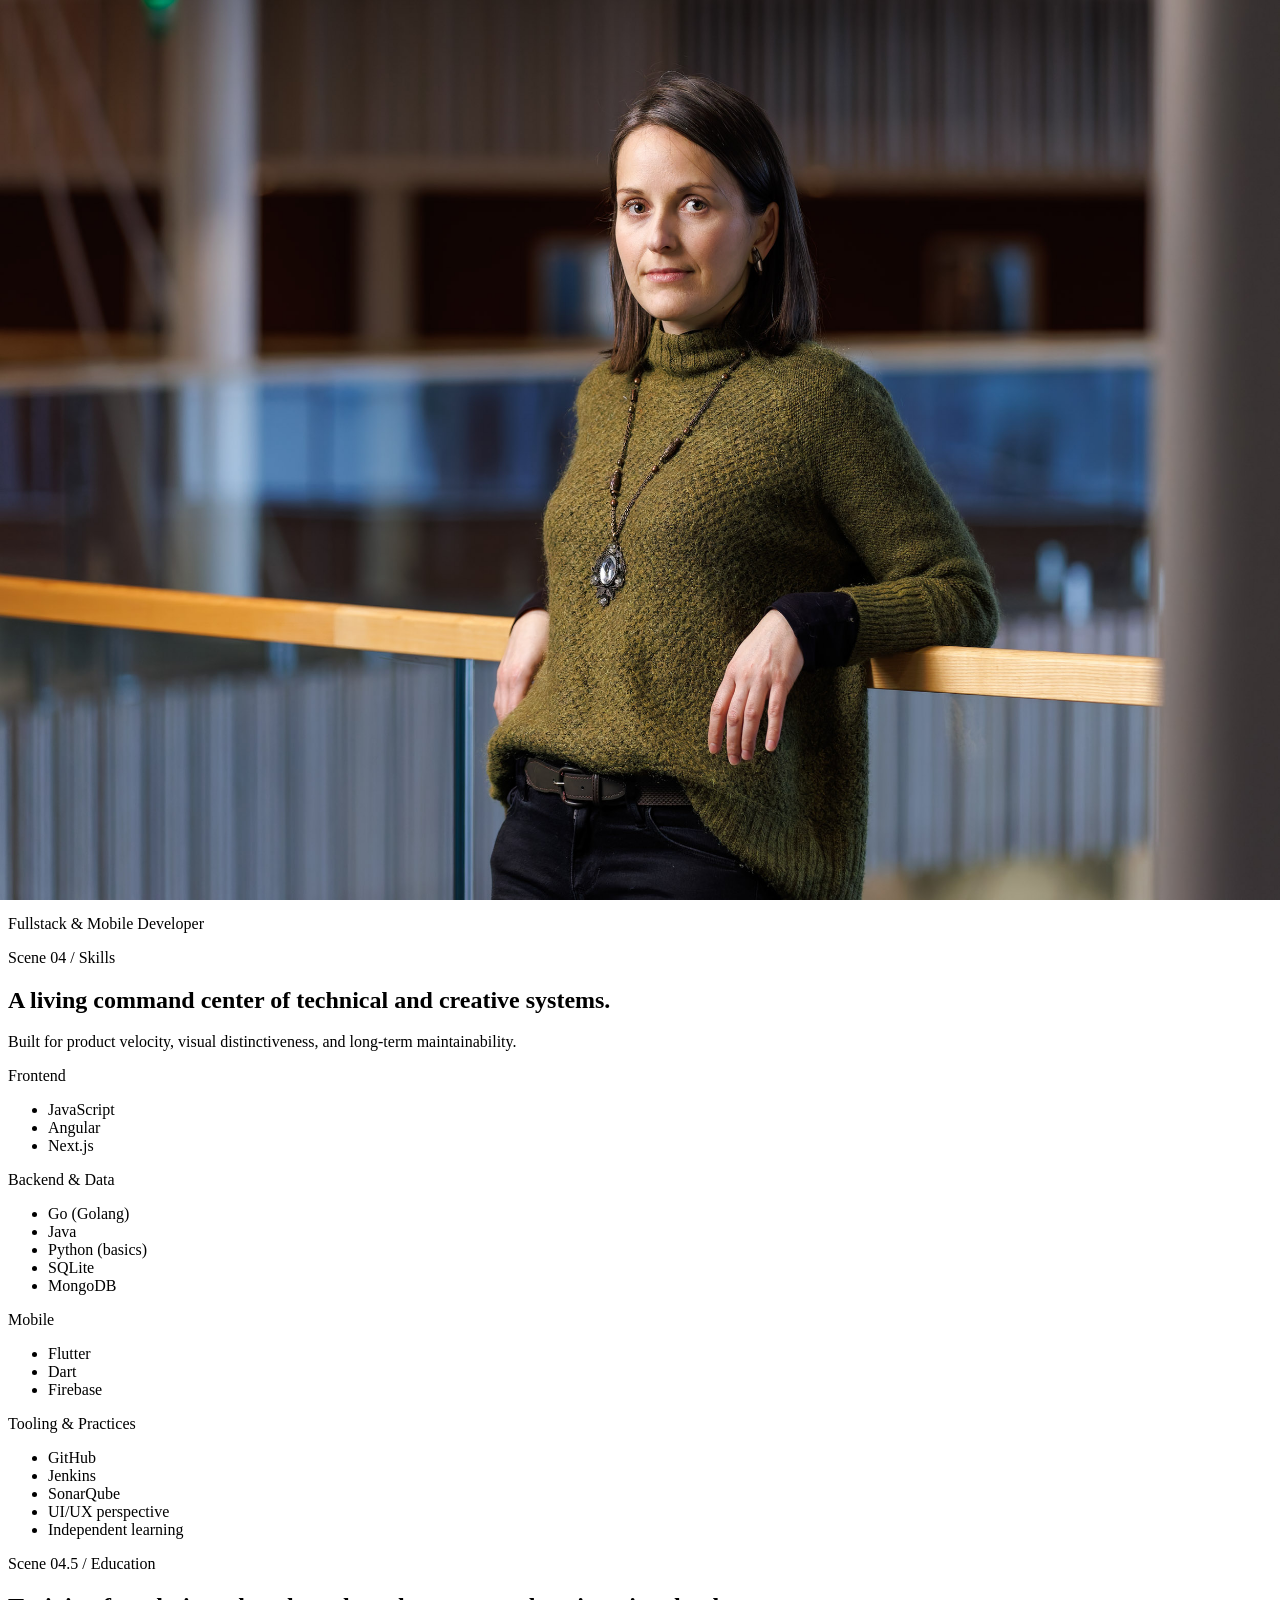
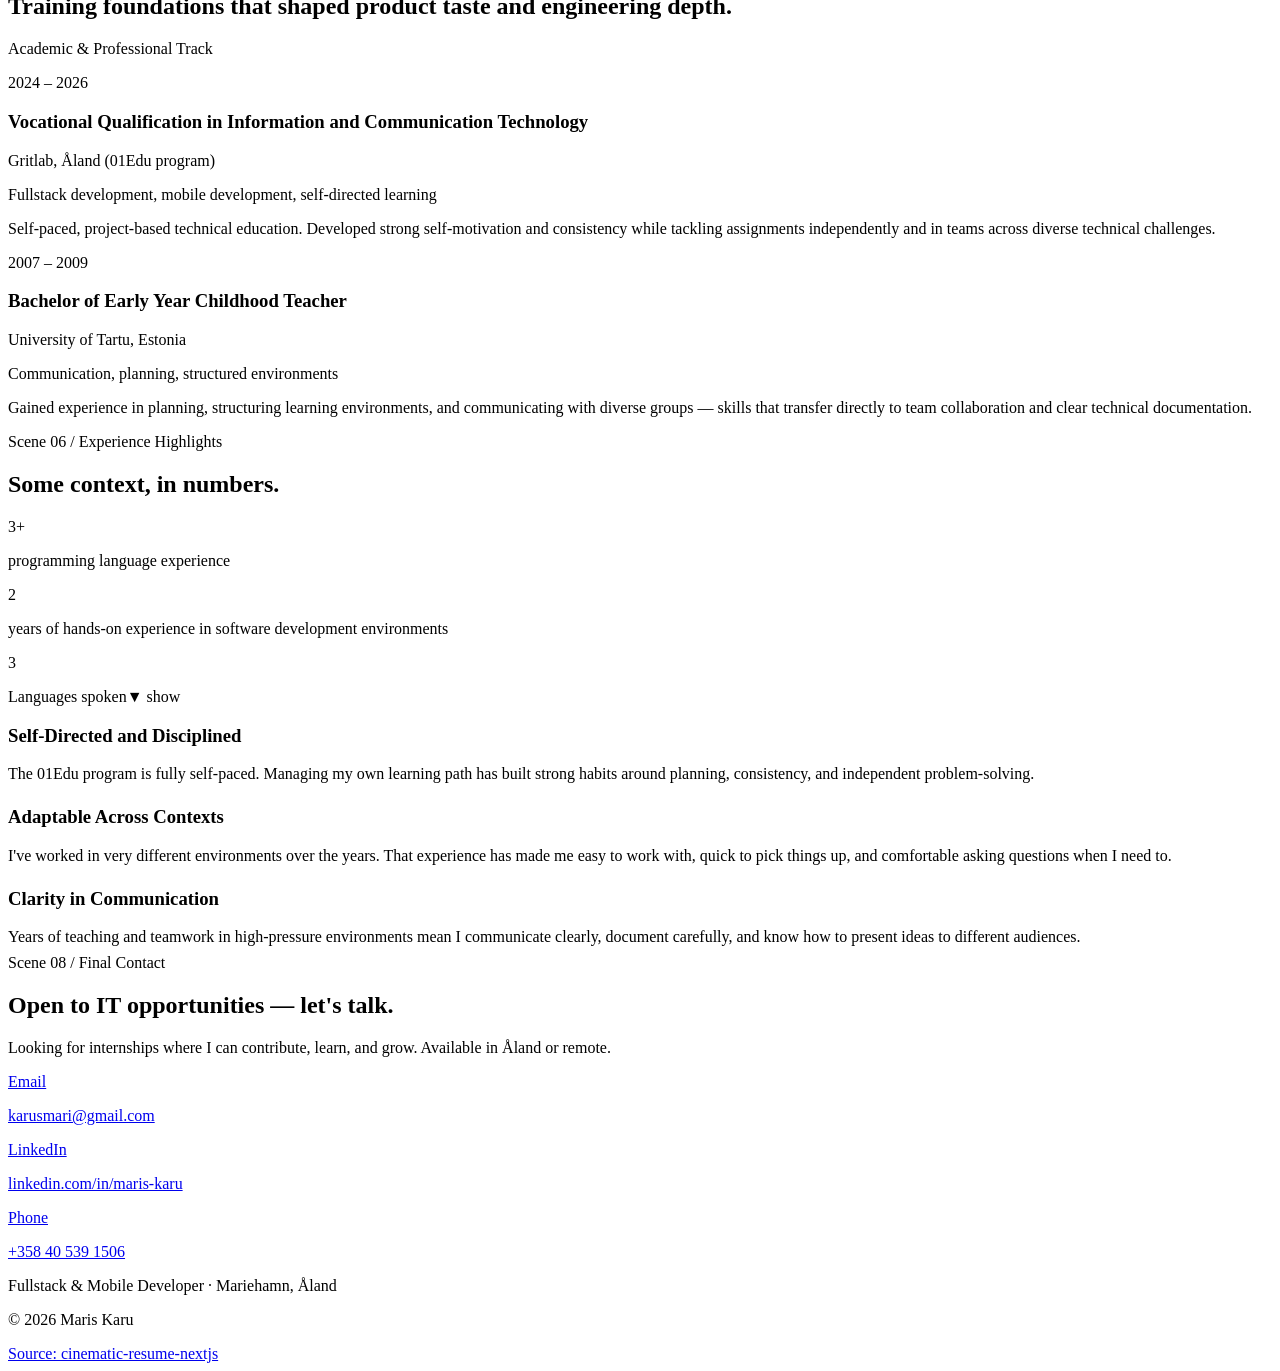
==== index.html @ 826cc2fe "deploy: 347f68d475b5fada0d391d1798bbfa5d9528867f" ====
<!DOCTYPE html><html lang="en" class="syne_1d438387-module__gWpXua__variable outfit_2abbc398-module__9SQu9W__variable space_grotesk_453a282b-module__MgkKOa__variable manrope_a8848467-module__G6W1Gq__variable inter_9de56097-module__CsyjlW__variable sora_3c48a25f-module__E5JlfG__variable space_mono_70fd937b-module__KsdeoW__variable jetbrains_mono_94126254-module__TF3kaW__variable"><head><meta charSet="utf-8"/><meta name="viewport" content="width=device-width, initial-scale=1"/><link rel="preload" href="/portfolio/_next/static/media/051742360c26797e-s.p.0f97p8c3305p~.woff2" as="font" crossorigin="" type="font/woff2"/><link rel="preload" href="/portfolio/_next/static/media/0c795a286deabae8-s.p.14tvuu96~wkr0.woff2" as="font" crossorigin="" type="font/woff2"/><link rel="preload" href="/portfolio/_next/static/media/0c89a48fa5027cee-s.p.0rd3rjvnnhw7n.woff2" as="font" crossorigin="" type="font/woff2"/><link rel="preload" href="/portfolio/_next/static/media/1b99372b3eaef0c8-s.p.0gx2haw2tmll8.woff2" as="font" crossorigin="" type="font/woff2"/><link rel="preload" href="/portfolio/_next/static/media/6bd983bd58a87a3d-s.p.0h108oidc_0fm.woff2" as="font" crossorigin="" type="font/woff2"/><link rel="preload" href="/portfolio/_next/static/media/83afe278b6a6bb3c-s.p.0q-301v4kxxnr.woff2" as="font" crossorigin="" type="font/woff2"/><link rel="preload" href="/portfolio/_next/static/media/8d05cfa5faa8406c-s.p.0kbulo~7o8gic.woff2" as="font" crossorigin="" type="font/woff2"/><link rel="preload" href="/portfolio/_next/static/media/a343f882a40d2cc9-s.p.0kho-wj7-y-w1.woff2" as="font" crossorigin="" type="font/woff2"/><link rel="preload" href="/portfolio/_next/static/media/dc0d9adbac686440-s.p.0~z396rbj0t4w.woff2" as="font" crossorigin="" type="font/woff2"/><link rel="preload" as="image" href="/profile-photo.jpg"/><link rel="stylesheet" href="/portfolio/_next/static/chunks/0hj-zap.td8lj.css" data-precedence="next"/><link rel="preload" as="script" fetchPriority="low" href="/portfolio/_next/static/chunks/11qk_vpw_zwkf.js"/><script src="/portfolio/_next/static/chunks/15hn6sjwvemgo.js" async=""></script><script src="/portfolio/_next/static/chunks/0yoi6g0rt32bk.js" async=""></script><script src="/portfolio/_next/static/chunks/turbopack-0l66hb-6c3enb.js" async=""></script><script src="/portfolio/_next/static/chunks/0fsi8lw5utejl.js" async=""></script><script src="/portfolio/_next/static/chunks/0d3tkj33oycf2.js" async=""></script><script src="/portfolio/_next/static/chunks/04bv~c3uoij6o.js" async=""></script><meta name="next-size-adjust" content=""/><meta name="theme-color" content="#111210"/><title>Maris Karu | Maris Karu — Fullstack &amp; Mobile Developer</title><meta name="description" content="Fullstack and mobile developer working with JavaScript, Go, Java, and Flutter. Currently completing the 01Edu / Gritlab ICT program in Åland."/><meta name="application-name" content="Maris Karu — Fullstack &amp; Mobile Developer"/><link rel="author" href="https://karusmari.github.io/portfolio"/><meta name="author" content="Maris Karu"/><meta name="keywords" content="fullstack developer,mobile developer,flutter developer,golang developer,javascript developer,01edu gritlab,åland developer"/><meta name="creator" content="Maris Karu"/><meta name="publisher" content="Maris Karu"/><meta name="robots" content="index, follow"/><meta name="googlebot" content="index, follow, max-video-preview:-1, max-image-preview:large, max-snippet:-1"/><meta name="category" content="technology"/><link rel="canonical" href="https://karusmari.github.io/portfolio/"/><meta property="og:title" content="Maris Karu | Maris Karu — Fullstack &amp; Mobile Developer"/><meta property="og:description" content="Fullstack and mobile developer working with JavaScript, Go, Java, and Flutter. Currently completing the 01Edu / Gritlab ICT program in Åland."/><meta property="og:url" content="https://karusmari.github.io/portfolio/"/><meta property="og:site_name" content="Maris Karu — Fullstack &amp; Mobile Developer"/><meta property="og:locale" content="en_US"/><meta property="og:image" content="https://karusmari.github.io/portfolio/og-profile.jpg"/><meta property="og:image:width" content="1200"/><meta property="og:image:height" content="630"/><meta property="og:image:alt" content="Maris Karu - Maris Karu — Fullstack &amp; Mobile Developer"/><meta property="og:type" content="website"/><meta name="twitter:card" content="summary_large_image"/><meta name="twitter:title" content="Maris Karu | Maris Karu — Fullstack &amp; Mobile Developer"/><meta name="twitter:description" content="Fullstack and mobile developer working with JavaScript, Go, Java, and Flutter. Currently completing the 01Edu / Gritlab ICT program in Åland."/><meta name="twitter:image" content="https://karusmari.github.io/portfolio/og-profile.jpg"/><script src="/portfolio/_next/static/chunks/03~yq9q893hmn.js" noModule=""></script></head><body style="--bg-0:#111210;--bg-1:#171714;--surface-a:#1a1a17;--surface-b:#0e0e0c;--surface-a-rgb:26 26 23;--surface-b-rgb:14 14 12;--text-main:#e8e6de;--text-soft:#888880;--loader-bg:#111210;--loader-text:#e8e6de;--bg-start:#0f0f0d;--bg-mid:#111210;--bg-end:#0e0e0c;--violet:#7a9e6e;--cyan:#9ab88a;--magenta:#5a7a50;--amber:#b8c9a8;--violet-rgb:122 158 110;--cyan-rgb:154 184 138;--magenta-rgb:90 122 80;--amber-rgb:184 201 168;--font-display:var(--font-display-syne);--font-body:var(--font-body-inter);--font-mono:var(--font-mono-jetbrains)"><div hidden=""><!--$--><!--/$--></div><script type="application/ld+json">{"@context":"https://schema.org","@graph":[{"@type":"WebSite","name":"Maris Karu — Fullstack & Mobile Developer","url":"https://karusmari.github.io/portfolio","description":"Fullstack and mobile developer working with JavaScript, Go, Java, and Flutter. Currently completing the 01Edu / Gritlab ICT program in Åland.","inLanguage":"en"},{"@type":"Person","name":"Maris Karu","jobTitle":"Fullstack & Mobile Developer","description":"Fullstack and mobile developer working with JavaScript, Go, Java, and Flutter. Based in Åland, available for remote work.","url":"https://karusmari.github.io/portfolio","email":"mailto:karusmari@gmail.com","sameAs":["https://www.linkedin.com/in/maris-karu"]}]}</script><main class="relative overflow-x-clip bg-abyss text-silver"><div class="fixed inset-0 z-[140]"><div class="absolute inset-0 flex"><div class="loader-panel-left h-full w-1/2" style="background-color:var(--loader-bg)"></div><div class="loader-panel-right h-full w-1/2" style="background-color:var(--loader-bg)"></div></div><div class="absolute inset-0 flex items-center justify-center"><span class="loader-initials display-font text-[clamp(3.8rem,15vw,13rem)] font-extrabold leading-none tracking-[0.08em]" style="color:var(--loader-text)">M/K</span></div></div><div class="cv2-main"><div class="fixed left-0 top-0 z-[74] h-[2px] w-full bg-white/10"><div class="h-full origin-left scale-x-0 bg-gradient-to-r from-neon-cyan via-neon-violet to-neon-magenta"></div></div><header class="fixed left-1/2 top-4 z-[72] w-[calc(100%-1.5rem)] -translate-x-1/2 md:w-[min(1120px,93vw)]"><nav class="surface-panel rounded-2xl px-4 py-3 shadow-card md:px-6"><div class="flex items-center justify-between gap-3"><button aria-label="Scroll to opening" class="display-font text-sm uppercase tracking-[0.28em] text-silver/90">M/K</button><div class="hidden items-center gap-3 lg:flex"><span class="rounded-full border border-white/20 bg-white/5 px-3 py-1 text-xs uppercase tracking-[0.18em] text-white">Opening</span></div><button aria-label="Open cinematic scene map" class="mono-font rounded-full border border-white/25 px-3 py-1 text-[11px] uppercase tracking-[0.24em] text-silver/80 transition hover:border-white/50 hover:text-white">Scene Map</button></div></nav></header><div class="fixed inset-0 z-[71] hidden bg-[rgba(4,4,10,0.72)] backdrop-blur-[8px]"><div class="absolute inset-0 section-ambient bg-[radial-gradient(circle_at_15%_18%,rgba(55,244,255,0.12),transparent_42%),radial-gradient(circle_at_84%_78%,rgba(159,92,255,0.18),transparent_44%)]"></div><div class="grain-overlay absolute inset-0 opacity-25"></div><div class="pointer-events-none absolute inset-y-0 left-1/2 w-px bg-gradient-to-b from-transparent via-white/12 to-transparent max-lg:hidden"></div><div class="section-shell relative z-10 flex min-h-screen items-center py-24"><div class="scene-map-panel relative w-full"><div class="mb-8 flex items-center justify-between gap-3"><div><p class="mono-font text-[10px] uppercase tracking-[0.24em] text-silver/65">Scene Navigator</p><p class="scene-map-meta display-font mt-2 text-2xl font-semibold text-white md:text-3xl">Cinematic Route Map</p></div><button class="scene-map-meta mono-font rounded-full border border-white/25 bg-white/[0.03] px-4 py-1.5 text-[10px] uppercase tracking-[0.22em] text-silver/80 transition hover:border-white/55 hover:text-white">Close</button></div><div class="grid gap-10 lg:grid-cols-12"><div class="lg:col-span-7"><div class="no-scrollbar max-h-[60vh] space-y-1 overflow-y-auto pr-2"><button class="scene-map-item group relative flex w-full items-center gap-4 border-b px-2 py-4 text-left transition md:py-5 border-neon-cyan/45"><span class="absolute -left-2 top-1/2 h-9 w-[2px] -translate-y-1/2 rounded-full transition bg-neon-cyan shadow-[0_0_18px_rgba(55,244,255,0.9)]"></span><span class="display-font text-3xl leading-none md:text-4xl text-neon-cyan">01</span><div class="min-w-0 flex-1"><p class="mono-font text-[10px] uppercase tracking-[0.2em] text-neon-cyan">Scene</p><p class="mt-1 text-sm uppercase tracking-[0.18em] md:text-base text-white">Opening</p></div><span class="h-px w-14 bg-gradient-to-r from-neon-cyan via-neon-violet to-neon-magenta"></span></button><button class="scene-map-item group relative flex w-full items-center gap-4 border-b px-2 py-4 text-left transition md:py-5 border-white/12 hover:border-white/30"><span class="absolute -left-2 top-1/2 h-9 w-[2px] -translate-y-1/2 rounded-full transition bg-transparent"></span><span class="display-font text-3xl leading-none md:text-4xl text-white/30 group-hover:text-white/60">02</span><div class="min-w-0 flex-1"><p class="mono-font text-[10px] uppercase tracking-[0.2em] text-silver/55">Scene</p><p class="mt-1 text-sm uppercase tracking-[0.18em] md:text-base text-silver/78 group-hover:text-white">Identity</p></div><span class="h-px w-14 bg-gradient-to-r from-white/0 to-white/20"></span></button><button class="scene-map-item group relative flex w-full items-center gap-4 border-b px-2 py-4 text-left transition md:py-5 border-white/12 hover:border-white/30"><span class="absolute -left-2 top-1/2 h-9 w-[2px] -translate-y-1/2 rounded-full transition bg-transparent"></span><span class="display-font text-3xl leading-none md:text-4xl text-white/30 group-hover:text-white/60">03</span><div class="min-w-0 flex-1"><p class="mono-font text-[10px] uppercase tracking-[0.2em] text-silver/55">Scene</p><p class="mt-1 text-sm uppercase tracking-[0.18em] md:text-base text-silver/78 group-hover:text-white">Skills</p></div><span class="h-px w-14 bg-gradient-to-r from-white/0 to-white/20"></span></button><button class="scene-map-item group relative flex w-full items-center gap-4 border-b px-2 py-4 text-left transition md:py-5 border-white/12 hover:border-white/30"><span class="absolute -left-2 top-1/2 h-9 w-[2px] -translate-y-1/2 rounded-full transition bg-transparent"></span><span class="display-font text-3xl leading-none md:text-4xl text-white/30 group-hover:text-white/60">04</span><div class="min-w-0 flex-1"><p class="mono-font text-[10px] uppercase tracking-[0.2em] text-silver/55">Scene</p><p class="mt-1 text-sm uppercase tracking-[0.18em] md:text-base text-silver/78 group-hover:text-white">Experience</p></div><span class="h-px w-14 bg-gradient-to-r from-white/0 to-white/20"></span></button><button class="scene-map-item group relative flex w-full items-center gap-4 border-b px-2 py-4 text-left transition md:py-5 border-white/12 hover:border-white/30"><span class="absolute -left-2 top-1/2 h-9 w-[2px] -translate-y-1/2 rounded-full transition bg-transparent"></span><span class="display-font text-3xl leading-none md:text-4xl text-white/30 group-hover:text-white/60">05</span><div class="min-w-0 flex-1"><p class="mono-font text-[10px] uppercase tracking-[0.2em] text-silver/55">Scene</p><p class="mt-1 text-sm uppercase tracking-[0.18em] md:text-base text-silver/78 group-hover:text-white">Education</p></div><span class="h-px w-14 bg-gradient-to-r from-white/0 to-white/20"></span></button><button class="scene-map-item group relative flex w-full items-center gap-4 border-b px-2 py-4 text-left transition md:py-5 border-white/12 hover:border-white/30"><span class="absolute -left-2 top-1/2 h-9 w-[2px] -translate-y-1/2 rounded-full transition bg-transparent"></span><span class="display-font text-3xl leading-none md:text-4xl text-white/30 group-hover:text-white/60">06</span><div class="min-w-0 flex-1"><p class="mono-font text-[10px] uppercase tracking-[0.2em] text-silver/55">Scene</p><p class="mt-1 text-sm uppercase tracking-[0.18em] md:text-base text-silver/78 group-hover:text-white">Contact</p></div><span class="h-px w-14 bg-gradient-to-r from-white/0 to-white/20"></span></button></div></div><div class="scene-map-meta relative lg:col-span-5"><p class="scene-preview-animate display-font pointer-events-none absolute -top-8 right-0 text-[18vw] font-bold leading-none text-white/[0.06] lg:text-[8vw]">01</p><div class="relative mt-6 lg:mt-10"><p class="scene-preview-animate mono-font text-[10px] uppercase tracking-[0.2em] text-silver/60">Current Scene</p><p class="scene-preview-animate display-font mt-3 text-4xl font-bold leading-[0.95] text-white md:text-5xl">Opening</p><p class="scene-preview-animate mt-2 mono-font text-[10px] uppercase tracking-[0.2em] text-neon-cyan">Scene <!-- -->01</p><p class="scene-preview-animate mt-4 max-w-sm text-sm leading-relaxed text-silver/75 md:text-base">Opening atmosphere and first impression.</p><p class="scene-preview-animate mt-2 max-w-sm text-xs leading-relaxed text-silver/55">A curated route through the portfolio narrative. Jump to any scene with a smooth cinematic transition.</p><div class="mt-6 h-px bg-gradient-to-r from-neon-cyan/70 via-white/30 to-transparent"></div><p class="mono-font mt-4 text-[10px] uppercase tracking-[0.2em] text-neon-cyan">6<!-- --> Scenes Loaded</p></div></div></div></div></div></div><div class="pointer-events-none fixed inset-0 z-0 overflow-hidden"><div class="noise-pan absolute inset-0 grain-overlay"></div><div class="absolute inset-0 grid-overlay opacity-60"></div><div class="absolute inset-0 bg-mesh-gradient opacity-85"></div><div class="ambient-orb-a absolute -left-20 top-8 h-[340px] w-[340px] rounded-full bg-neon-violet/12 blur-[110px]"></div><div class="ambient-orb-b absolute right-[-70px] top-[25vh] h-[420px] w-[420px] rounded-full bg-neon-cyan/08 blur-[130px]"></div><div class="ambient-orb-c absolute bottom-[-100px] left-[22%] h-[380px] w-[380px] rounded-full bg-neon-magenta/10 blur-[120px]"></div></div><div class="relative z-10"><section id="hero" data-section="true" class="hero-backdrop relative flex min-h-[100svh] items-center overflow-hidden pb-16 pt-32 md:pb-20 md:pt-36"><div class="hero-layer-slow section-ambient absolute inset-0 bg-[radial-gradient(circle_at_50%_50%,rgba(6,7,20,0.45),transparent_38%),radial-gradient(circle_at_20%_10%,rgb(var(--violet-rgb)/0.12),transparent_42%),radial-gradient(circle_at_80%_35%,rgb(var(--cyan-rgb)/0.06),transparent_44%)]"></div><div class="hero-layer-fast absolute right-[8%] top-[14%] h-52 w-52 rounded-full bg-neon-magenta/22 blur-[110px]"></div><div class="hero-layer-fast absolute left-[8%] top-[42%] h-52 w-52 rounded-full bg-neon-cyan/18 blur-[120px]"></div><div class="section-shell hero-scene-content relative z-10 w-full"><div class="grid items-center gap-8 lg:grid-cols-12"><div class="max-w-[820px] lg:col-span-7"><h1 class="hero-name display-font text-balance text-[clamp(2.1rem,5.4vw,4.9rem)] font-bold leading-[0.95] text-white">Maris Karu</h1><p class="hero-field mono-font mt-3 text-xs uppercase tracking-[0.2em] text-neon-cyan">Fullstack &amp; Mobile Developer</p><p class="hero-statement text-balance mt-4 max-w-lg text-sm leading-relaxed text-silver/80 md:text-base">Fullstack and mobile developer working with JavaScript, Go, Java, and Flutter. Based in Åland, available for remote work.</p></div><div class="hero-portrait relative mx-auto hidden w-full max-w-[360px] lg:col-span-5 lg:block xl:max-w-[400px]"><div class="hero-portrait-shell relative mx-auto aspect-[3/4] w-full overflow-hidden" style="-webkit-mask-image:url(/mask.svg);mask-image:url(/mask.svg);-webkit-mask-repeat:no-repeat;mask-repeat:no-repeat;-webkit-mask-size:100% 100%;mask-size:100% 100%;-webkit-mask-position:center;mask-position:center;-webkit-mask-mode:alpha;mask-mode:alpha"><img alt="Maris Karu portrait" decoding="async" data-nimg="fill" class="object-cover" style="position:absolute;height:100%;width:100%;left:0;top:0;right:0;bottom:0;color:transparent" src="/profile-photo.jpg"/></div></div></div></div><button aria-label="Scroll to about section" class="hero-scroll-cue absolute bottom-4 left-1/2 z-20 -translate-x-1/2 md:bottom-6"><span class="mono-font inline-flex flex-col items-center text-[11px] uppercase tracking-[0.24em] text-silver/70">Scroll<span class="mt-2 h-8 w-px animate-pulseCue bg-gradient-to-b from-silver/70 to-transparent"></span></span></button></section><section id="about" data-section="true" class="relative py-28 md:py-36"><span class="about-bg-word pointer-events-none absolute left-4 top-10 display-font text-[20vw] font-bold uppercase tracking-[0.12em] text-white/[0.04]">Identity</span><div class="section-shell relative z-10 grid gap-10 lg:grid-cols-12"><div class="lg:col-span-7"><p class="label-chip mb-6">Scene 02 / Identity</p><h2 class="display-font text-balance text-[clamp(2rem,4.5vw,4rem)] font-bold leading-[0.98]"><span class="mr-[0.3ch] inline-block overflow-hidden"><span class="about-title-word inline-block">I</span></span><span class="mr-[0.3ch] inline-block overflow-hidden"><span class="about-title-word inline-block">build</span></span><span class="mr-[0.3ch] inline-block overflow-hidden"><span class="about-title-word inline-block">practical</span></span><span class="mr-[0.3ch] inline-block overflow-hidden"><span class="about-title-word inline-block">digital</span></span><span class="mr-[0.3ch] inline-block overflow-hidden"><span class="about-title-word inline-block">products</span></span><span class="mr-[0.3ch] inline-block overflow-hidden"><span class="about-title-word inline-block">with</span></span><span class="mr-[0.3ch] inline-block overflow-hidden"><span class="about-title-word inline-block">a</span></span><span class="mr-[0.3ch] inline-block overflow-hidden"><span class="about-title-word inline-block">focus</span></span><span class="mr-[0.3ch] inline-block overflow-hidden"><span class="about-title-word inline-block">on</span></span><span class="mr-[0.3ch] inline-block overflow-hidden"><span class="about-title-word inline-block">structure</span></span><span class="mr-[0.3ch] inline-block overflow-hidden"><span class="about-title-word inline-block">and</span></span><span class="mr-[0.3ch] inline-block overflow-hidden"><span class="about-title-word inline-block">usability.</span></span></h2><div class="mt-8 space-y-5"><p class="about-copy-line max-w-2xl text-base leading-relaxed text-silver/80 md:text-lg">I am a developer completing my education at the 01Edu school (Gritlab, Åland). I have worked with JavaScript, Go, and Java, and I am expanding into mobile development with Flutter and Dart.</p><p class="about-copy-line max-w-2xl text-base leading-relaxed text-silver/80 md:text-lg">My focus is on building fullstack and mobile applications that are clean, functional, and easy to understand. I am also drawn to UI/UX — how design choices directly shape the user&#x27;s experience.</p><p class="about-copy-line max-w-2xl text-base leading-relaxed text-silver/80 md:text-lg">I bring an unusual mix of backgrounds: years of hands-on work in fast-paced environments, teaching, and cross-cultural communication have sharpened my problem-solving, adaptability, and ability to collaborate across different teams and contexts.</p></div></div><div class="lg:col-span-5"><div class="identity-panel relative mx-auto mt-2 max-w-[420px]"><div class="pointer-events-none absolute -right-16 -top-16 h-48 w-48 rounded-full bg-neon-violet/18 blur-[95px]"></div><div class="pointer-events-none absolute -bottom-16 -left-16 h-48 w-48 rounded-full bg-neon-cyan/15 blur-[95px]"></div><figure class="about-portrait-frame relative aspect-[2/3] w-full overflow-hidden rounded-[20px] shadow-[0_28px_70px_rgba(2,3,11,0.55)]"><img alt="Maris Karu portrait" loading="lazy" decoding="async" data-nimg="fill" class="object-cover object-center" style="position:absolute;height:100%;width:100%;left:0;top:0;right:0;bottom:0;color:transparent" src="/profile-photo.jpg"/><div class="pointer-events-none absolute inset-0 bg-[linear-gradient(175deg,rgba(8,9,19,0.08),rgba(8,9,19,0.3))]"></div></figure><figcaption class="about-caption mt-4 flex items-center gap-3"><span class="h-px flex-1 bg-gradient-to-r from-transparent via-white/45 to-transparent"></span><p class="mono-font text-[10px] uppercase tracking-[0.2em] text-silver/70">Fullstack &amp; Mobile Developer</p><span class="h-px flex-1 bg-gradient-to-r from-transparent via-white/45 to-transparent"></span></figcaption></div></div></div></section><section id="skills" data-section="true" class="relative py-28 md:py-36"><div class="section-shell"><p class="label-chip">Scene 04 / Skills</p><div class="skills-title mt-6 flex flex-col gap-4 lg:flex-row lg:items-end lg:justify-between"><h2 class="display-font text-balance text-[clamp(2.1rem,5vw,4.6rem)] font-bold leading-[0.94]">A living command center of technical and creative systems.</h2><p class="max-w-md text-sm leading-relaxed text-silver/75 md:text-base">Built for product velocity, visual distinctiveness, and long-term maintainability.</p></div><div class="skills-grid-shift relative mt-16"><div class="pointer-events-none absolute -top-12 right-10 hidden h-24 w-24 rounded-full border border-neon-cyan/35 lg:block"></div><div class="pointer-events-none absolute left-[40%] top-[35%] hidden h-40 w-40 rounded-full border border-neon-violet/20 lg:block"></div><div class="grid gap-6 md:grid-cols-2"><article class="skill-group surface-panel rounded-[28px] p-6 shadow-card"><div class="inline-flex rounded-full border px-3 py-1 border-neon-violet/35 bg-neon-violet/10"><span class="mono-font text-[10px] uppercase tracking-[0.2em] text-silver/80">Frontend</span></div><ul class="mt-5 grid gap-3"><li class="skill-item rounded-xl border border-white/10 bg-white/[0.04] px-4 py-3 text-sm text-silver/85 transition hover:border-white/30 hover:bg-white/10">JavaScript</li><li class="skill-item rounded-xl border border-white/10 bg-white/[0.04] px-4 py-3 text-sm text-silver/85 transition hover:border-white/30 hover:bg-white/10">Angular</li><li class="skill-item rounded-xl border border-white/10 bg-white/[0.04] px-4 py-3 text-sm text-silver/85 transition hover:border-white/30 hover:bg-white/10">Next.js</li></ul></article><article class="skill-group surface-panel rounded-[28px] p-6 shadow-card"><div class="inline-flex rounded-full border px-3 py-1 border-neon-cyan/35 bg-neon-cyan/10"><span class="mono-font text-[10px] uppercase tracking-[0.2em] text-silver/80">Backend &amp; Data</span></div><ul class="mt-5 grid gap-3"><li class="skill-item rounded-xl border border-white/10 bg-white/[0.04] px-4 py-3 text-sm text-silver/85 transition hover:border-white/30 hover:bg-white/10">Go (Golang)</li><li class="skill-item rounded-xl border border-white/10 bg-white/[0.04] px-4 py-3 text-sm text-silver/85 transition hover:border-white/30 hover:bg-white/10">Java</li><li class="skill-item rounded-xl border border-white/10 bg-white/[0.04] px-4 py-3 text-sm text-silver/85 transition hover:border-white/30 hover:bg-white/10">Python (basics)</li><li class="skill-item rounded-xl border border-white/10 bg-white/[0.04] px-4 py-3 text-sm text-silver/85 transition hover:border-white/30 hover:bg-white/10">SQLite</li><li class="skill-item rounded-xl border border-white/10 bg-white/[0.04] px-4 py-3 text-sm text-silver/85 transition hover:border-white/30 hover:bg-white/10">MongoDB</li></ul></article><article class="skill-group surface-panel rounded-[28px] p-6 shadow-card"><div class="inline-flex rounded-full border px-3 py-1 border-neon-amber/35 bg-neon-amber/10"><span class="mono-font text-[10px] uppercase tracking-[0.2em] text-silver/80">Mobile</span></div><ul class="mt-5 grid gap-3"><li class="skill-item rounded-xl border border-white/10 bg-white/[0.04] px-4 py-3 text-sm text-silver/85 transition hover:border-white/30 hover:bg-white/10">Flutter</li><li class="skill-item rounded-xl border border-white/10 bg-white/[0.04] px-4 py-3 text-sm text-silver/85 transition hover:border-white/30 hover:bg-white/10">Dart</li><li class="skill-item rounded-xl border border-white/10 bg-white/[0.04] px-4 py-3 text-sm text-silver/85 transition hover:border-white/30 hover:bg-white/10">Firebase</li></ul></article><article class="skill-group surface-panel rounded-[28px] p-6 shadow-card"><div class="inline-flex rounded-full border px-3 py-1 border-neon-magenta/35 bg-neon-magenta/10"><span class="mono-font text-[10px] uppercase tracking-[0.2em] text-silver/80">Tooling &amp; Practices</span></div><ul class="mt-5 grid gap-3"><li class="skill-item rounded-xl border border-white/10 bg-white/[0.04] px-4 py-3 text-sm text-silver/85 transition hover:border-white/30 hover:bg-white/10">GitHub</li><li class="skill-item rounded-xl border border-white/10 bg-white/[0.04] px-4 py-3 text-sm text-silver/85 transition hover:border-white/30 hover:bg-white/10">Jenkins</li><li class="skill-item rounded-xl border border-white/10 bg-white/[0.04] px-4 py-3 text-sm text-silver/85 transition hover:border-white/30 hover:bg-white/10">SonarQube</li><li class="skill-item rounded-xl border border-white/10 bg-white/[0.04] px-4 py-3 text-sm text-silver/85 transition hover:border-white/30 hover:bg-white/10">UI/UX perspective</li><li class="skill-item rounded-xl border border-white/10 bg-white/[0.04] px-4 py-3 text-sm text-silver/85 transition hover:border-white/30 hover:bg-white/10">Independent learning</li></ul></article></div></div></div></section><section id="education" data-section="true" class="relative overflow-hidden py-28 md:py-36"><div class="education-ambient section-ambient pointer-events-none absolute inset-0 bg-[radial-gradient(circle_at_15%_10%,rgba(55,244,255,0.12),transparent_42%),radial-gradient(circle_at_85%_78%,rgba(159,92,255,0.15),transparent_38%)]"></div><div class="section-shell relative z-10"><p class="education-label label-chip">Scene 04.5 / Education</p><h2 class="education-title display-font mt-6 max-w-4xl text-balance text-[clamp(2rem,4.8vw,4.2rem)] font-bold leading-[0.95]">Training foundations that shaped product taste and engineering depth.</h2><div class="mt-12 grid gap-8 lg:grid-cols-12"><div class="lg:col-span-4"><p class="mono-font text-[10px] uppercase tracking-[0.22em] text-silver/65">Academic &amp; Professional Track</p></div><div class="relative lg:col-span-8"><div class="pointer-events-none absolute bottom-0 left-3 top-0 w-px bg-gradient-to-b from-neon-cyan/45 via-white/15 to-transparent"></div><div class="space-y-8 pl-10"><article class="education-node relative"><span class="absolute -left-[2.05rem] top-2 h-2.5 w-2.5 rounded-full bg-neon-cyan shadow-[0_0_18px_rgba(55,244,255,0.8)]"></span><p class="mono-font text-[11px] uppercase tracking-[0.22em] text-neon-cyan">2024 – 2026</p><h3 class="display-font mt-2 text-2xl font-semibold text-white">Vocational Qualification in Information and Communication Technology</h3><p class="mono-font mt-2 text-[10px] uppercase tracking-[0.2em] text-silver/65">Gritlab, Åland (01Edu program)</p><p class="mt-3 text-sm leading-relaxed text-silver/80 md:text-base">Fullstack development, mobile development, self-directed learning</p><p class="mt-3 border-l border-white/25 pl-4 text-sm text-silver/70">Self-paced, project-based technical education. Developed strong self-motivation and consistency while tackling assignments independently and in teams across diverse technical challenges.</p></article><article class="education-node relative"><span class="absolute -left-[2.05rem] top-2 h-2.5 w-2.5 rounded-full bg-neon-cyan shadow-[0_0_18px_rgba(55,244,255,0.8)]"></span><p class="mono-font text-[11px] uppercase tracking-[0.22em] text-neon-cyan">2007 – 2009</p><h3 class="display-font mt-2 text-2xl font-semibold text-white">Bachelor of Early Year Childhood Teacher</h3><p class="mono-font mt-2 text-[10px] uppercase tracking-[0.2em] text-silver/65">University of Tartu, Estonia</p><p class="mt-3 text-sm leading-relaxed text-silver/80 md:text-base">Communication, planning, structured environments</p><p class="mt-3 border-l border-white/25 pl-4 text-sm text-silver/70">Gained experience in planning, structuring learning environments, and communicating with diverse groups — skills that transfer directly to team collaboration and clear technical documentation.</p></article></div></div></div></div></section><section id="experience" data-section="true" class="relative overflow-hidden py-28 md:py-36"><div class="experience-texture section-ambient pointer-events-none absolute inset-0 bg-[radial-gradient(circle_at_80%_15%,rgba(255,185,121,0.12),transparent_36%),radial-gradient(circle_at_20%_85%,rgba(159,92,255,0.14),transparent_38%)]"></div><div class="section-shell relative z-10"><p class="label-chip">Scene 06 / Experience Highlights</p><h2 class="experience-title display-font mt-6 max-w-4xl text-balance text-[clamp(2rem,4.8vw,4.4rem)] font-bold leading-[0.95]">Some context, in numbers.</h2><div class="mt-10 grid gap-4 md:grid-cols-3"><article class="highlight-metric relative rounded-3xl border border-white/15 bg-white/[0.05] p-5"><p class="display-font text-4xl font-bold text-white"><span class="metric-value" data-target="3">3</span><span>+</span></p><p class="mt-3 text-sm leading-relaxed text-silver/75">programming language experience</p></article><article class="highlight-metric relative rounded-3xl border border-white/15 bg-white/[0.05] p-5"><p class="display-font text-4xl font-bold text-white"><span class="metric-value" data-target="2">2</span><span></span></p><p class="mt-3 text-sm leading-relaxed text-silver/75">years of hands-on experience in software development environments</p></article><article class="highlight-metric relative rounded-3xl border border-white/15 bg-white/[0.05] p-5" style="cursor:pointer"><p class="display-font text-4xl font-bold text-white"><span class="metric-value" data-target="3">3</span><span></span></p><p class="mt-3 text-sm leading-relaxed text-silver/75">Languages spoken<span class="ml-2 inline-block rounded-full border border-white/20 px-2 py-0.5 text-xs text-white/50">▼ show</span></p></article></div><div class="mt-9 grid gap-4 lg:grid-cols-3"><article class="experience-panel surface-panel rounded-[28px] p-6 transition hover:-translate-y-1 hover:border-white/30 hover:shadow-glow" style="transform:translateY(0px)"><div class="story-divider mb-5"></div><h3 class="display-font text-2xl font-semibold text-white">Self-Directed and Disciplined</h3><p class="mt-4 text-sm leading-relaxed text-silver/80 md:text-base">The 01Edu program is fully self-paced. Managing my own learning path has built strong habits around planning, consistency, and independent problem-solving.</p></article><article class="experience-panel surface-panel rounded-[28px] p-6 transition hover:-translate-y-1 hover:border-white/30 hover:shadow-glow" style="transform:translateY(4px)"><div class="story-divider mb-5"></div><h3 class="display-font text-2xl font-semibold text-white">Adaptable Across Contexts</h3><p class="mt-4 text-sm leading-relaxed text-silver/80 md:text-base">I&#x27;ve worked in very different environments over the years. That experience has made me easy to work with, quick to pick things up, and comfortable asking questions when I need to.</p></article><article class="experience-panel surface-panel rounded-[28px] p-6 transition hover:-translate-y-1 hover:border-white/30 hover:shadow-glow" style="transform:translateY(8px)"><div class="story-divider mb-5"></div><h3 class="display-font text-2xl font-semibold text-white">Clarity in Communication</h3><p class="mt-4 text-sm leading-relaxed text-silver/80 md:text-base">Years of teaching and teamwork in high-pressure environments mean I communicate clearly, document carefully, and know how to present ideas to different audiences.</p></article></div></div></section><section id="contact" data-section="true" class="relative overflow-hidden pb-20 pt-28 md:pb-24 md:pt-36"><div class="contact-ambient absolute -right-8 top-12 h-44 w-44 rounded-full bg-neon-cyan/20 blur-[90px]"></div><div class="contact-ambient absolute -left-10 bottom-4 h-56 w-56 rounded-full bg-neon-magenta/20 blur-[110px]"></div><div class="section-shell relative z-10"><p class="label-chip">Scene 08 / Final Contact</p><h2 class="contact-title display-font text-balance mt-7 max-w-5xl text-[clamp(2.1rem,5.8vw,5.4rem)] font-bold leading-[0.92] text-white">Open to IT opportunities — let&#x27;s talk.</h2><p class="contact-copy mt-6 max-w-2xl text-base leading-relaxed text-silver/80 md:text-lg">Looking for internships where I can contribute, learn, and grow. Available in Åland or remote.</p><div class="mt-10 grid gap-4 md:grid-cols-3"><a href="mailto:karusmari@gmail.com" class="contact-card magnetic-button surface-panel rounded-2xl border border-white/20 p-5 focus-visible:outline-none focus-visible:ring-2 focus-visible:ring-neon-cyan"><p class="mono-font text-[10px] uppercase tracking-[0.22em] text-silver/65">Email</p><p class="mt-3 text-sm font-semibold text-white">karusmari@gmail.com</p></a><a href="https://www.linkedin.com/in/maris-karu" target="_blank" rel="noreferrer" class="contact-card magnetic-button surface-panel rounded-2xl border border-white/20 p-5 focus-visible:outline-none focus-visible:ring-2 focus-visible:ring-neon-cyan"><p class="mono-font text-[10px] uppercase tracking-[0.22em] text-silver/65">LinkedIn</p><p class="mt-3 text-sm font-semibold text-white">linkedin.com/in/maris-karu</p></a><a href="tel:+358405391506" class="contact-card magnetic-button surface-panel rounded-2xl border border-white/20 p-5 focus-visible:outline-none focus-visible:ring-2 focus-visible:ring-neon-cyan"><p class="mono-font text-[10px] uppercase tracking-[0.22em] text-silver/65">Phone</p><p class="mt-3 text-sm font-semibold text-white">+358 40 539 1506</p></a></div><div class="contact-footer-glow mt-14 h-px w-full bg-gradient-to-r from-transparent via-white/65 to-transparent"></div></div></section><footer class="relative border-t border-white/10 py-8"><div class="section-shell flex flex-col items-start justify-between gap-4 md:flex-row md:items-center"><p class="mono-font text-[11px] uppercase tracking-[0.2em] text-silver/55">Fullstack &amp; Mobile Developer · Mariehamn, Åland</p><div class="flex flex-col items-start gap-1 md:items-end"><p class="mono-font text-[11px] uppercase tracking-[0.2em] text-silver/45">© <!-- -->2026<!-- --> <!-- -->Maris Karu</p><a href="https://github.com/amirho3inh/cinematic-resume-nextjs" target="_blank" rel="noreferrer" class="mono-font text-[10px] uppercase tracking-[0.2em] text-neon-cyan/85 transition hover:text-neon-cyan">Source: cinematic-resume-nextjs</a></div></div></footer></div></div></main><!--$--><!--/$--><script src="/portfolio/_next/static/chunks/11qk_vpw_zwkf.js" id="_R_" async=""></script><script>(self.__next_f=self.__next_f||[]).push([0])</script><script>self.__next_f.push([1,"1:\"$Sreact.fragment\"\n2:I[39756,[\"/portfolio/_next/static/chunks/0fsi8lw5utejl.js\",\"/portfolio/_next/static/chunks/0d3tkj33oycf2.js\"],\"default\"]\n3:I[37457,[\"/portfolio/_next/static/chunks/0fsi8lw5utejl.js\",\"/portfolio/_next/static/chunks/0d3tkj33oycf2.js\"],\"default\"]\n4:I[30536,[\"/portfolio/_next/static/chunks/0fsi8lw5utejl.js\",\"/portfolio/_next/static/chunks/0d3tkj33oycf2.js\",\"/portfolio/_next/static/chunks/04bv~c3uoij6o.js\"],\"default\"]\n5:I[3371,[\"/portfolio/_next/static/chunks/0fsi8lw5utejl.js\",\"/portfolio/_next/static/chunks/0d3tkj33oycf2.js\",\"/portfolio/_next/static/chunks/04bv~c3uoij6o.js\"],\"default\"]\n6:I[81400,[\"/portfolio/_next/static/chunks/0fsi8lw5utejl.js\",\"/portfolio/_next/static/chunks/0d3tkj33oycf2.js\",\"/portfolio/_next/static/chunks/04bv~c3uoij6o.js\"],\"default\"]\n7:I[82956,[\"/portfolio/_next/static/chunks/0fsi8lw5utejl.js\",\"/portfolio/_next/static/chunks/0d3tkj33oycf2.js\",\"/portfolio/_next/static/chunks/04bv~c3uoij6o.js\"],\"default\"]\n8:I[33116,[\"/portfolio/_next/static/chunks/0fsi8lw5utejl.js\",\"/portfolio/_next/static/chunks/0d3tkj33oycf2.js\",\"/portfolio/_next/static/chunks/04bv~c3uoij6o.js\"],\"default\"]\n9:I[19777,[\"/portfolio/_next/static/chunks/0fsi8lw5utejl.js\",\"/portfolio/_next/static/chunks/0d3tkj33oycf2.js\",\"/portfolio/_next/static/chunks/04bv~c3uoij6o.js\"],\"default\"]\na:I[22704,[\"/portfolio/_next/static/chunks/0fsi8lw5utejl.js\",\"/portfolio/_next/static/chunks/0d3tkj33oycf2.js\",\"/portfolio/_next/static/chunks/04bv~c3uoij6o.js\"],\"default\"]\nb:I[7100,[\"/portfolio/_next/static/chunks/0fsi8lw5utejl.js\",\"/portfolio/_next/static/chunks/0d3tkj33oycf2.js\",\"/portfolio/_next/static/chunks/04bv~c3uoij6o.js\"],\"default\"]\nc:I[28374,[\"/portfolio/_next/static/chunks/0fsi8lw5utejl.js\",\"/portfolio/_next/static/chunks/0d3tkj33oycf2.js\",\"/portfolio/_next/static/chunks/04bv~c3uoij6o.js\"],\"default\"]\nd:I[76548,[\"/portfolio/_next/static/chunks/0fsi8lw5utejl.js\",\"/portfolio/_next/static/chunks/0d3tkj33oycf2.js\",\"/portfolio/_next/static/chunks/04bv~c3uoij6o.js\"],\"default\"]\n13:I[68027,[\"/portfolio/_next/static/chunks/0fsi8lw5utejl.js\",\"/portfolio/_next/static/chunks/0d3tkj33oycf2.js\"],\"default\",1]\n:HL[\"/portfolio/_next/static/chunks/0hj-zap.td8lj.css\",\"style\"]\n:HL[\"/portfolio/_next/static/media/051742360c26797e-s.p.0f97p8c3305p~.woff2\",\"font\",{\"crossOrigin\":\"\",\"type\":\"font/woff2\"}]\n:HL[\"/portfolio/_next/static/media/0c795a286deabae8-s.p.14tvuu96~wkr0.woff2\",\"font\",{\"crossOrigin\":\"\",\"type\":\"font/woff2\"}]\n:HL[\"/portfolio/_next/static/media/0c89a48fa5027cee-s.p.0rd3rjvnnhw7n.woff2\",\"font\",{\"crossOrigin\":\"\",\"type\":\"font/woff2\"}]\n:HL[\"/portfolio/_next/static/media/1b99372b3eaef0c8-s.p.0gx2haw2tmll8.woff2\",\"font\",{\"crossOrigin\":\"\",\"type\":\"font/woff2\"}]\n:HL[\"/portfolio/_next/static/media/6bd983bd58a87a3d-s.p.0h108oidc_0fm.woff2\",\"font\",{\"crossOrigin\":\"\",\"type\":\"font/woff2\"}]\n:HL[\"/portfolio/_next/static/media/83afe278b6a6bb3c-s.p.0q-301v4kxxnr.woff2\",\"font\",{\"crossOrigin\":\"\",\"type\":\"font/woff2\"}]\n:HL[\"/portfolio/_next/static/media/8d05cfa5faa8406c-s.p.0kbulo~7o8gic.woff2\",\"font\",{\"crossOrigin\":\"\",\"type\":\"font/woff2\"}]\n:HL[\"/portfolio/_next/static/media/a343f882a40d2cc9-s.p.0kho-wj7-y-w1.woff2\",\"font\",{\"crossOrigin\":\"\",\"type\":\"font/woff2\"}]\n:HL[\"/portfolio/_next/static/media/dc0d9adbac686440-s.p.0~z396rbj0t4w.woff2\",\"font\",{\"crossOrigin\":\"\",\"type\":\"font/woff2\"}]\n"])</script><script>self.__next_f.push([1,"0:{\"P\":null,\"c\":[\"\",\"\"],\"q\":\"\",\"i\":false,\"f\":[[[\"\",{\"children\":[\"__PAGE__\",{}]},\"$undefined\",\"$undefined\",16],[[\"$\",\"$1\",\"c\",{\"children\":[[[\"$\",\"link\",\"0\",{\"rel\":\"stylesheet\",\"href\":\"/portfolio/_next/static/chunks/0hj-zap.td8lj.css\",\"precedence\":\"next\",\"crossOrigin\":\"$undefined\",\"nonce\":\"$undefined\"}],[\"$\",\"script\",\"script-0\",{\"src\":\"/portfolio/_next/static/chunks/0fsi8lw5utejl.js\",\"async\":true,\"nonce\":\"$undefined\"}],[\"$\",\"script\",\"script-1\",{\"src\":\"/portfolio/_next/static/chunks/0d3tkj33oycf2.js\",\"async\":true,\"nonce\":\"$undefined\"}]],[\"$\",\"html\",null,{\"lang\":\"en\",\"className\":\"syne_1d438387-module__gWpXua__variable outfit_2abbc398-module__9SQu9W__variable space_grotesk_453a282b-module__MgkKOa__variable manrope_a8848467-module__G6W1Gq__variable inter_9de56097-module__CsyjlW__variable sora_3c48a25f-module__E5JlfG__variable space_mono_70fd937b-module__KsdeoW__variable jetbrains_mono_94126254-module__TF3kaW__variable\",\"children\":[\"$\",\"body\",null,{\"style\":{\"--bg-0\":\"#111210\",\"--bg-1\":\"#171714\",\"--surface-a\":\"#1a1a17\",\"--surface-b\":\"#0e0e0c\",\"--surface-a-rgb\":\"26 26 23\",\"--surface-b-rgb\":\"14 14 12\",\"--text-main\":\"#e8e6de\",\"--text-soft\":\"#888880\",\"--loader-bg\":\"#111210\",\"--loader-text\":\"#e8e6de\",\"--bg-start\":\"#0f0f0d\",\"--bg-mid\":\"#111210\",\"--bg-end\":\"#0e0e0c\",\"--violet\":\"#7a9e6e\",\"--cyan\":\"#9ab88a\",\"--magenta\":\"#5a7a50\",\"--amber\":\"#b8c9a8\",\"--violet-rgb\":\"122 158 110\",\"--cyan-rgb\":\"154 184 138\",\"--magenta-rgb\":\"90 122 80\",\"--amber-rgb\":\"184 201 168\",\"--font-display\":\"var(--font-display-syne)\",\"--font-body\":\"var(--font-body-inter)\",\"--font-mono\":\"var(--font-mono-jetbrains)\"},\"children\":[[\"$\",\"script\",null,{\"type\":\"application/ld+json\",\"dangerouslySetInnerHTML\":{\"__html\":\"{\\\"@context\\\":\\\"https://schema.org\\\",\\\"@graph\\\":[{\\\"@type\\\":\\\"WebSite\\\",\\\"name\\\":\\\"Maris Karu — Fullstack \u0026 Mobile Developer\\\",\\\"url\\\":\\\"https://karusmari.github.io/portfolio\\\",\\\"description\\\":\\\"Fullstack and mobile developer working with JavaScript, Go, Java, and Flutter. Currently completing the 01Edu / Gritlab ICT program in Åland.\\\",\\\"inLanguage\\\":\\\"en\\\"},{\\\"@type\\\":\\\"Person\\\",\\\"name\\\":\\\"Maris Karu\\\",\\\"jobTitle\\\":\\\"Fullstack \u0026 Mobile Developer\\\",\\\"description\\\":\\\"Fullstack and mobile developer working with JavaScript, Go, Java, and Flutter. Based in Åland, available for remote work.\\\",\\\"url\\\":\\\"https://karusmari.github.io/portfolio\\\",\\\"email\\\":\\\"mailto:karusmari@gmail.com\\\",\\\"sameAs\\\":[\\\"https://www.linkedin.com/in/maris-karu\\\"]}]}\"}}],[\"$\",\"$L2\",null,{\"parallelRouterKey\":\"children\",\"error\":\"$undefined\",\"errorStyles\":\"$undefined\",\"errorScripts\":\"$undefined\",\"template\":[\"$\",\"$L3\",null,{}],\"templateStyles\":\"$undefined\",\"templateScripts\":\"$undefined\",\"notFound\":[[[\"$\",\"title\",null,{\"children\":\"404: This page could not be found.\"}],[\"$\",\"div\",null,{\"style\":{\"fontFamily\":\"system-ui,\\\"Segoe UI\\\",Roboto,Helvetica,Arial,sans-serif,\\\"Apple Color Emoji\\\",\\\"Segoe UI Emoji\\\"\",\"height\":\"100vh\",\"textAlign\":\"center\",\"display\":\"flex\",\"flexDirection\":\"column\",\"alignItems\":\"center\",\"justifyContent\":\"center\"},\"children\":[\"$\",\"div\",null,{\"children\":[[\"$\",\"style\",null,{\"dangerouslySetInnerHTML\":{\"__html\":\"body{color:#000;background:#fff;margin:0}.next-error-h1{border-right:1px solid rgba(0,0,0,.3)}@media (prefers-color-scheme:dark){body{color:#fff;background:#000}.next-error-h1{border-right:1px solid rgba(255,255,255,.3)}}\"}}],[\"$\",\"h1\",null,{\"className\":\"next-error-h1\",\"style\":{\"display\":\"inline-block\",\"margin\":\"0 20px 0 0\",\"padding\":\"0 23px 0 0\",\"fontSize\":24,\"fontWeight\":500,\"verticalAlign\":\"top\",\"lineHeight\":\"49px\"},\"children\":404}],[\"$\",\"div\",null,{\"style\":{\"display\":\"inline-block\"},\"children\":[\"$\",\"h2\",null,{\"style\":{\"fontSize\":14,\"fontWeight\":400,\"lineHeight\":\"49px\",\"margin\":0},\"children\":\"This page could not be found.\"}]}]]}]}]],[]],\"forbidden\":\"$undefined\",\"unauthorized\":\"$undefined\"}]]}]}]]}],{\"children\":[[\"$\",\"$1\",\"c\",{\"children\":[[\"$\",\"main\",null,{\"className\":\"relative overflow-x-clip bg-abyss text-silver\",\"children\":[[\"$\",\"$L4\",null,{}],[\"$\",\"div\",null,{\"className\":\"cv2-main\",\"children\":[[\"$\",\"$L5\",null,{}],[\"$\",\"$L6\",null,{}],[\"$\",\"$L7\",null,{}],[\"$\",\"div\",null,{\"className\":\"relative z-10\",\"children\":[[\"$\",\"$L8\",null,{}],[\"$\",\"$L9\",null,{}],[\"$\",\"$La\",null,{}],[\"$\",\"$Lb\",null,{}],false,false,false,false,false,[\"$\",\"$Lc\",null,{}],false,[\"$\",\"$Ld\",null,{}],[\"$\",\"footer\",null,{\"className\":\"relative border-t border-white/10 py-8\",\"children\":[\"$\",\"div\",null,{\"className\":\"section-shell flex flex-col items-start justify-between gap-4 md:flex-row md:items-center\",\"children\":[\"$Le\",\"$Lf\"]}]}]]}]]}]]}],[\"$L10\"],\"$L11\"]}],{},null,false,null]},null,false,null],\"$L12\",false]],\"m\":\"$undefined\",\"G\":[\"$13\",[\"$L14\"]],\"S\":true,\"h\":null,\"s\":\"$undefined\",\"l\":\"$undefined\",\"p\":\"$undefined\",\"d\":\"$undefined\",\"b\":\"8TCKSQtfNe8Ls7D-G8bpq\"}\n"])</script><script>self.__next_f.push([1,"15:I[97367,[\"/portfolio/_next/static/chunks/0fsi8lw5utejl.js\",\"/portfolio/_next/static/chunks/0d3tkj33oycf2.js\"],\"OutletBoundary\"]\n16:\"$Sreact.suspense\"\n18:I[97367,[\"/portfolio/_next/static/chunks/0fsi8lw5utejl.js\",\"/portfolio/_next/static/chunks/0d3tkj33oycf2.js\"],\"ViewportBoundary\"]\n1a:I[97367,[\"/portfolio/_next/static/chunks/0fsi8lw5utejl.js\",\"/portfolio/_next/static/chunks/0d3tkj33oycf2.js\"],\"MetadataBoundary\"]\ne:[\"$\",\"p\",null,{\"className\":\"mono-font text-[11px] uppercase tracking-[0.2em] text-silver/55\",\"children\":\"Fullstack \u0026 Mobile Developer · Mariehamn, Åland\"}]\nf:[\"$\",\"div\",null,{\"className\":\"flex flex-col items-start gap-1 md:items-end\",\"children\":[[\"$\",\"p\",null,{\"className\":\"mono-font text-[11px] uppercase tracking-[0.2em] text-silver/45\",\"children\":[\"© \",2026,\" \",\"Maris Karu\"]}],[\"$\",\"a\",null,{\"href\":\"https://github.com/amirho3inh/cinematic-resume-nextjs\",\"target\":\"_blank\",\"rel\":\"noreferrer\",\"className\":\"mono-font text-[10px] uppercase tracking-[0.2em] text-neon-cyan/85 transition hover:text-neon-cyan\",\"children\":\"Source: cinematic-resume-nextjs\"}]]}]\n10:[\"$\",\"script\",\"script-0\",{\"src\":\"/portfolio/_next/static/chunks/04bv~c3uoij6o.js\",\"async\":true,\"nonce\":\"$undefined\"}]\n11:[\"$\",\"$L15\",null,{\"children\":[\"$\",\"$16\",null,{\"name\":\"Next.MetadataOutlet\",\"children\":\"$@17\"}]}]\n12:[\"$\",\"$1\",\"h\",{\"children\":[null,[\"$\",\"$L18\",null,{\"children\":\"$L19\"}],[\"$\",\"div\",null,{\"hidden\":true,\"children\":[\"$\",\"$L1a\",null,{\"children\":[\"$\",\"$16\",null,{\"name\":\"Next.Metadata\",\"children\":\"$L1b\"}]}]}],[\"$\",\"meta\",null,{\"name\":\"next-size-adjust\",\"content\":\"\"}]]}]\n14:[\"$\",\"link\",\"0\",{\"rel\":\"stylesheet\",\"href\":\"/portfolio/_next/static/chunks/0hj-zap.td8lj.css\",\"precedence\":\"next\",\"crossOrigin\":\"$undefined\",\"nonce\":\"$undefined\"}]\n"])</script><script>self.__next_f.push([1,"19:[[\"$\",\"meta\",\"0\",{\"charSet\":\"utf-8\"}],[\"$\",\"meta\",\"1\",{\"name\":\"viewport\",\"content\":\"width=device-width, initial-scale=1\"}],[\"$\",\"meta\",\"2\",{\"name\":\"theme-color\",\"content\":\"#111210\"}]]\n"])</script><script>self.__next_f.push([1,"17:null\n"])</script><script>self.__next_f.push([1,"1b:[[\"$\",\"title\",\"0\",{\"children\":\"Maris Karu | Maris Karu — Fullstack \u0026 Mobile Developer\"}],[\"$\",\"meta\",\"1\",{\"name\":\"description\",\"content\":\"Fullstack and mobile developer working with JavaScript, Go, Java, and Flutter. Currently completing the 01Edu / Gritlab ICT program in Åland.\"}],[\"$\",\"meta\",\"2\",{\"name\":\"application-name\",\"content\":\"Maris Karu — Fullstack \u0026 Mobile Developer\"}],[\"$\",\"link\",\"3\",{\"rel\":\"author\",\"href\":\"https://karusmari.github.io/portfolio\"}],[\"$\",\"meta\",\"4\",{\"name\":\"author\",\"content\":\"Maris Karu\"}],[\"$\",\"meta\",\"5\",{\"name\":\"keywords\",\"content\":\"fullstack developer,mobile developer,flutter developer,golang developer,javascript developer,01edu gritlab,åland developer\"}],[\"$\",\"meta\",\"6\",{\"name\":\"creator\",\"content\":\"Maris Karu\"}],[\"$\",\"meta\",\"7\",{\"name\":\"publisher\",\"content\":\"Maris Karu\"}],[\"$\",\"meta\",\"8\",{\"name\":\"robots\",\"content\":\"index, follow\"}],[\"$\",\"meta\",\"9\",{\"name\":\"googlebot\",\"content\":\"index, follow, max-video-preview:-1, max-image-preview:large, max-snippet:-1\"}],[\"$\",\"meta\",\"10\",{\"name\":\"category\",\"content\":\"technology\"}],[\"$\",\"link\",\"11\",{\"rel\":\"canonical\",\"href\":\"https://karusmari.github.io/portfolio/\"}],[\"$\",\"meta\",\"12\",{\"property\":\"og:title\",\"content\":\"Maris Karu | Maris Karu — Fullstack \u0026 Mobile Developer\"}],[\"$\",\"meta\",\"13\",{\"property\":\"og:description\",\"content\":\"Fullstack and mobile developer working with JavaScript, Go, Java, and Flutter. Currently completing the 01Edu / Gritlab ICT program in Åland.\"}],[\"$\",\"meta\",\"14\",{\"property\":\"og:url\",\"content\":\"https://karusmari.github.io/portfolio/\"}],[\"$\",\"meta\",\"15\",{\"property\":\"og:site_name\",\"content\":\"Maris Karu — Fullstack \u0026 Mobile Developer\"}],[\"$\",\"meta\",\"16\",{\"property\":\"og:locale\",\"content\":\"en_US\"}],[\"$\",\"meta\",\"17\",{\"property\":\"og:image\",\"content\":\"https://karusmari.github.io/portfolio/og-profile.jpg\"}],[\"$\",\"meta\",\"18\",{\"property\":\"og:image:width\",\"content\":\"1200\"}],[\"$\",\"meta\",\"19\",{\"property\":\"og:image:height\",\"content\":\"630\"}],[\"$\",\"meta\",\"20\",{\"property\":\"og:image:alt\",\"content\":\"Maris Karu - Maris Karu — Fullstack \u0026 Mobile Developer\"}],[\"$\",\"meta\",\"21\",{\"property\":\"og:type\",\"content\":\"website\"}],[\"$\",\"meta\",\"22\",{\"name\":\"twitter:card\",\"content\":\"summary_large_image\"}],[\"$\",\"meta\",\"23\",{\"name\":\"twitter:title\",\"content\":\"Maris Karu | Maris Karu — Fullstack \u0026 Mobile Developer\"}],[\"$\",\"meta\",\"24\",{\"name\":\"twitter:description\",\"content\":\"Fullstack and mobile developer working with JavaScript, Go, Java, and Flutter. Currently completing the 01Edu / Gritlab ICT program in Åland.\"}],[\"$\",\"meta\",\"25\",{\"name\":\"twitter:image\",\"content\":\"https://karusmari.github.io/portfolio/og-profile.jpg\"}]]\n"])</script></body></html>
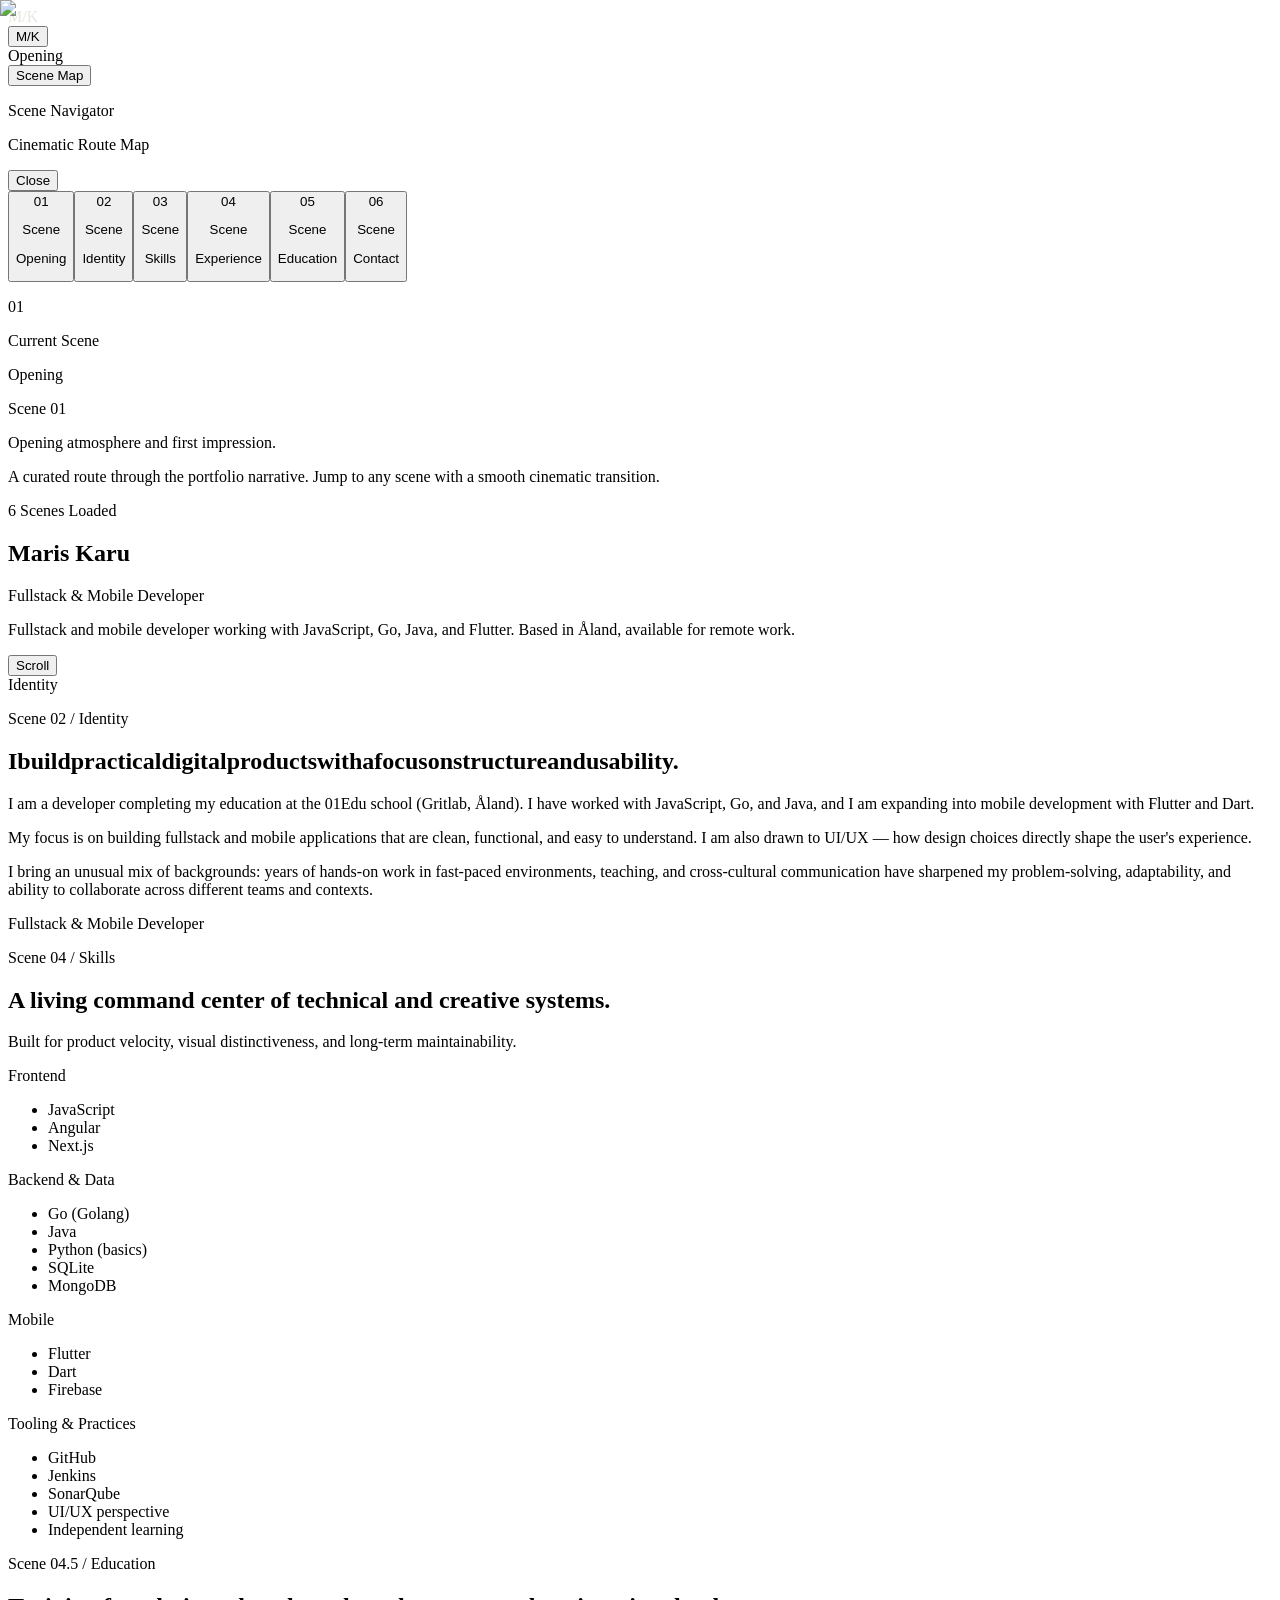
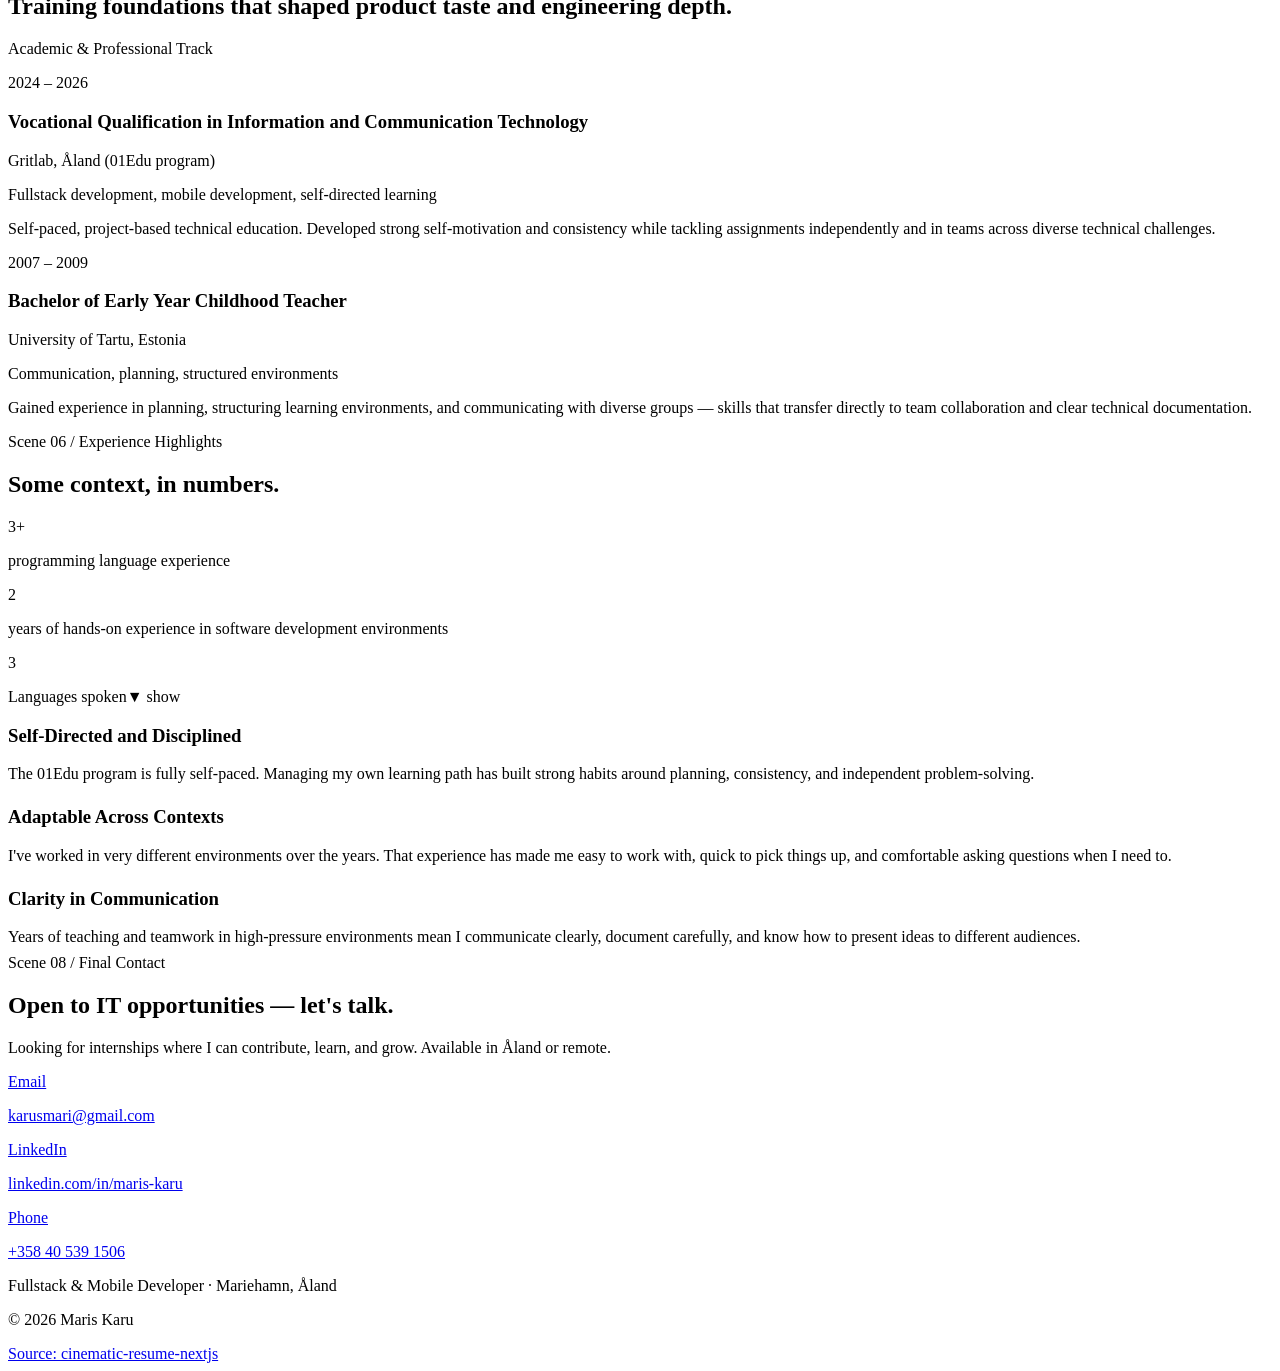
==== commit 03d4c9a4: "deploy: 9f3eb545af9d3aceedd2ad71e40a72aa3bed24dd" ====
--- a/index.html
+++ b/index.html
@@ -1 +1 @@
-<!DOCTYPE html><html lang="en" class="syne_1d438387-module__gWpXua__variable outfit_2abbc398-module__9SQu9W__variable space_grotesk_453a282b-module__MgkKOa__variable manrope_a8848467-module__G6W1Gq__variable inter_9de56097-module__CsyjlW__variable sora_3c48a25f-module__E5JlfG__variable space_mono_70fd937b-module__KsdeoW__variable jetbrains_mono_94126254-module__TF3kaW__variable"><head><meta charSet="utf-8"/><meta name="viewport" content="width=device-width, initial-scale=1"/><link rel="preload" href="/portfolio/_next/static/media/051742360c26797e-s.p.0f97p8c3305p~.woff2" as="font" crossorigin="" type="font/woff2"/><link rel="preload" href="/portfolio/_next/static/media/0c795a286deabae8-s.p.14tvuu96~wkr0.woff2" as="font" crossorigin="" type="font/woff2"/><link rel="preload" href="/portfolio/_next/static/media/0c89a48fa5027cee-s.p.0rd3rjvnnhw7n.woff2" as="font" crossorigin="" type="font/woff2"/><link rel="preload" href="/portfolio/_next/static/media/1b99372b3eaef0c8-s.p.0gx2haw2tmll8.woff2" as="font" crossorigin="" type="font/woff2"/><link rel="preload" href="/portfolio/_next/static/media/6bd983bd58a87a3d-s.p.0h108oidc_0fm.woff2" as="font" crossorigin="" type="font/woff2"/><link rel="preload" href="/portfolio/_next/static/media/83afe278b6a6bb3c-s.p.0q-301v4kxxnr.woff2" as="font" crossorigin="" type="font/woff2"/><link rel="preload" href="/portfolio/_next/static/media/8d05cfa5faa8406c-s.p.0kbulo~7o8gic.woff2" as="font" crossorigin="" type="font/woff2"/><link rel="preload" href="/portfolio/_next/static/media/a343f882a40d2cc9-s.p.0kho-wj7-y-w1.woff2" as="font" crossorigin="" type="font/woff2"/><link rel="preload" href="/portfolio/_next/static/media/dc0d9adbac686440-s.p.0~z396rbj0t4w.woff2" as="font" crossorigin="" type="font/woff2"/><link rel="preload" as="image" href="/profile-photo.jpg"/><link rel="stylesheet" href="/portfolio/_next/static/chunks/0hj-zap.td8lj.css" data-precedence="next"/><link rel="preload" as="script" fetchPriority="low" href="/portfolio/_next/static/chunks/11qk_vpw_zwkf.js"/><script src="/portfolio/_next/static/chunks/15hn6sjwvemgo.js" async=""></script><script src="/portfolio/_next/static/chunks/0yoi6g0rt32bk.js" async=""></script><script src="/portfolio/_next/static/chunks/turbopack-0l66hb-6c3enb.js" async=""></script><script src="/portfolio/_next/static/chunks/0fsi8lw5utejl.js" async=""></script><script src="/portfolio/_next/static/chunks/0d3tkj33oycf2.js" async=""></script><script src="/portfolio/_next/static/chunks/04bv~c3uoij6o.js" async=""></script><meta name="next-size-adjust" content=""/><meta name="theme-color" content="#111210"/><title>Maris Karu | Maris Karu — Fullstack &amp; Mobile Developer</title><meta name="description" content="Fullstack and mobile developer working with JavaScript, Go, Java, and Flutter. Currently completing the 01Edu / Gritlab ICT program in Åland."/><meta name="application-name" content="Maris Karu — Fullstack &amp; Mobile Developer"/><link rel="author" href="https://karusmari.github.io/portfolio"/><meta name="author" content="Maris Karu"/><meta name="keywords" content="fullstack developer,mobile developer,flutter developer,golang developer,javascript developer,01edu gritlab,åland developer"/><meta name="creator" content="Maris Karu"/><meta name="publisher" content="Maris Karu"/><meta name="robots" content="index, follow"/><meta name="googlebot" content="index, follow, max-video-preview:-1, max-image-preview:large, max-snippet:-1"/><meta name="category" content="technology"/><link rel="canonical" href="https://karusmari.github.io/portfolio/"/><meta property="og:title" content="Maris Karu | Maris Karu — Fullstack &amp; Mobile Developer"/><meta property="og:description" content="Fullstack and mobile developer working with JavaScript, Go, Java, and Flutter. Currently completing the 01Edu / Gritlab ICT program in Åland."/><meta property="og:url" content="https://karusmari.github.io/portfolio/"/><meta property="og:site_name" content="Maris Karu — Fullstack &amp; Mobile Developer"/><meta property="og:locale" content="en_US"/><meta property="og:image" content="https://karusmari.github.io/portfolio/og-profile.jpg"/><meta property="og:image:width" content="1200"/><meta property="og:image:height" content="630"/><meta property="og:image:alt" content="Maris Karu - Maris Karu — Fullstack &amp; Mobile Developer"/><meta property="og:type" content="website"/><meta name="twitter:card" content="summary_large_image"/><meta name="twitter:title" content="Maris Karu | Maris Karu — Fullstack &amp; Mobile Developer"/><meta name="twitter:description" content="Fullstack and mobile developer working with JavaScript, Go, Java, and Flutter. Currently completing the 01Edu / Gritlab ICT program in Åland."/><meta name="twitter:image" content="https://karusmari.github.io/portfolio/og-profile.jpg"/><script src="/portfolio/_next/static/chunks/03~yq9q893hmn.js" noModule=""></script></head><body style="--bg-0:#111210;--bg-1:#171714;--surface-a:#1a1a17;--surface-b:#0e0e0c;--surface-a-rgb:26 26 23;--surface-b-rgb:14 14 12;--text-main:#e8e6de;--text-soft:#888880;--loader-bg:#111210;--loader-text:#e8e6de;--bg-start:#0f0f0d;--bg-mid:#111210;--bg-end:#0e0e0c;--violet:#7a9e6e;--cyan:#9ab88a;--magenta:#5a7a50;--amber:#b8c9a8;--violet-rgb:122 158 110;--cyan-rgb:154 184 138;--magenta-rgb:90 122 80;--amber-rgb:184 201 168;--font-display:var(--font-display-syne);--font-body:var(--font-body-inter);--font-mono:var(--font-mono-jetbrains)"><div hidden=""><!--$--><!--/$--></div><script type="application/ld+json">{"@context":"https://schema.org","@graph":[{"@type":"WebSite","name":"Maris Karu — Fullstack & Mobile Developer","url":"https://karusmari.github.io/portfolio","description":"Fullstack and mobile developer working with JavaScript, Go, Java, and Flutter. Currently completing the 01Edu / Gritlab ICT program in Åland.","inLanguage":"en"},{"@type":"Person","name":"Maris Karu","jobTitle":"Fullstack & Mobile Developer","description":"Fullstack and mobile developer working with JavaScript, Go, Java, and Flutter. Based in Åland, available for remote work.","url":"https://karusmari.github.io/portfolio","email":"mailto:karusmari@gmail.com","sameAs":["https://www.linkedin.com/in/maris-karu"]}]}</script><main class="relative overflow-x-clip bg-abyss text-silver"><div class="fixed inset-0 z-[140]"><div class="absolute inset-0 flex"><div class="loader-panel-left h-full w-1/2" style="background-color:var(--loader-bg)"></div><div class="loader-panel-right h-full w-1/2" style="background-color:var(--loader-bg)"></div></div><div class="absolute inset-0 flex items-center justify-center"><span class="loader-initials display-font text-[clamp(3.8rem,15vw,13rem)] font-extrabold leading-none tracking-[0.08em]" style="color:var(--loader-text)">M/K</span></div></div><div class="cv2-main"><div class="fixed left-0 top-0 z-[74] h-[2px] w-full bg-white/10"><div class="h-full origin-left scale-x-0 bg-gradient-to-r from-neon-cyan via-neon-violet to-neon-magenta"></div></div><header class="fixed left-1/2 top-4 z-[72] w-[calc(100%-1.5rem)] -translate-x-1/2 md:w-[min(1120px,93vw)]"><nav class="surface-panel rounded-2xl px-4 py-3 shadow-card md:px-6"><div class="flex items-center justify-between gap-3"><button aria-label="Scroll to opening" class="display-font text-sm uppercase tracking-[0.28em] text-silver/90">M/K</button><div class="hidden items-center gap-3 lg:flex"><span class="rounded-full border border-white/20 bg-white/5 px-3 py-1 text-xs uppercase tracking-[0.18em] text-white">Opening</span></div><button aria-label="Open cinematic scene map" class="mono-font rounded-full border border-white/25 px-3 py-1 text-[11px] uppercase tracking-[0.24em] text-silver/80 transition hover:border-white/50 hover:text-white">Scene Map</button></div></nav></header><div class="fixed inset-0 z-[71] hidden bg-[rgba(4,4,10,0.72)] backdrop-blur-[8px]"><div class="absolute inset-0 section-ambient bg-[radial-gradient(circle_at_15%_18%,rgba(55,244,255,0.12),transparent_42%),radial-gradient(circle_at_84%_78%,rgba(159,92,255,0.18),transparent_44%)]"></div><div class="grain-overlay absolute inset-0 opacity-25"></div><div class="pointer-events-none absolute inset-y-0 left-1/2 w-px bg-gradient-to-b from-transparent via-white/12 to-transparent max-lg:hidden"></div><div class="section-shell relative z-10 flex min-h-screen items-center py-24"><div class="scene-map-panel relative w-full"><div class="mb-8 flex items-center justify-between gap-3"><div><p class="mono-font text-[10px] uppercase tracking-[0.24em] text-silver/65">Scene Navigator</p><p class="scene-map-meta display-font mt-2 text-2xl font-semibold text-white md:text-3xl">Cinematic Route Map</p></div><button class="scene-map-meta mono-font rounded-full border border-white/25 bg-white/[0.03] px-4 py-1.5 text-[10px] uppercase tracking-[0.22em] text-silver/80 transition hover:border-white/55 hover:text-white">Close</button></div><div class="grid gap-10 lg:grid-cols-12"><div class="lg:col-span-7"><div class="no-scrollbar max-h-[60vh] space-y-1 overflow-y-auto pr-2"><button class="scene-map-item group relative flex w-full items-center gap-4 border-b px-2 py-4 text-left transition md:py-5 border-neon-cyan/45"><span class="absolute -left-2 top-1/2 h-9 w-[2px] -translate-y-1/2 rounded-full transition bg-neon-cyan shadow-[0_0_18px_rgba(55,244,255,0.9)]"></span><span class="display-font text-3xl leading-none md:text-4xl text-neon-cyan">01</span><div class="min-w-0 flex-1"><p class="mono-font text-[10px] uppercase tracking-[0.2em] text-neon-cyan">Scene</p><p class="mt-1 text-sm uppercase tracking-[0.18em] md:text-base text-white">Opening</p></div><span class="h-px w-14 bg-gradient-to-r from-neon-cyan via-neon-violet to-neon-magenta"></span></button><button class="scene-map-item group relative flex w-full items-center gap-4 border-b px-2 py-4 text-left transition md:py-5 border-white/12 hover:border-white/30"><span class="absolute -left-2 top-1/2 h-9 w-[2px] -translate-y-1/2 rounded-full transition bg-transparent"></span><span class="display-font text-3xl leading-none md:text-4xl text-white/30 group-hover:text-white/60">02</span><div class="min-w-0 flex-1"><p class="mono-font text-[10px] uppercase tracking-[0.2em] text-silver/55">Scene</p><p class="mt-1 text-sm uppercase tracking-[0.18em] md:text-base text-silver/78 group-hover:text-white">Identity</p></div><span class="h-px w-14 bg-gradient-to-r from-white/0 to-white/20"></span></button><button class="scene-map-item group relative flex w-full items-center gap-4 border-b px-2 py-4 text-left transition md:py-5 border-white/12 hover:border-white/30"><span class="absolute -left-2 top-1/2 h-9 w-[2px] -translate-y-1/2 rounded-full transition bg-transparent"></span><span class="display-font text-3xl leading-none md:text-4xl text-white/30 group-hover:text-white/60">03</span><div class="min-w-0 flex-1"><p class="mono-font text-[10px] uppercase tracking-[0.2em] text-silver/55">Scene</p><p class="mt-1 text-sm uppercase tracking-[0.18em] md:text-base text-silver/78 group-hover:text-white">Skills</p></div><span class="h-px w-14 bg-gradient-to-r from-white/0 to-white/20"></span></button><button class="scene-map-item group relative flex w-full items-center gap-4 border-b px-2 py-4 text-left transition md:py-5 border-white/12 hover:border-white/30"><span class="absolute -left-2 top-1/2 h-9 w-[2px] -translate-y-1/2 rounded-full transition bg-transparent"></span><span class="display-font text-3xl leading-none md:text-4xl text-white/30 group-hover:text-white/60">04</span><div class="min-w-0 flex-1"><p class="mono-font text-[10px] uppercase tracking-[0.2em] text-silver/55">Scene</p><p class="mt-1 text-sm uppercase tracking-[0.18em] md:text-base text-silver/78 group-hover:text-white">Experience</p></div><span class="h-px w-14 bg-gradient-to-r from-white/0 to-white/20"></span></button><button class="scene-map-item group relative flex w-full items-center gap-4 border-b px-2 py-4 text-left transition md:py-5 border-white/12 hover:border-white/30"><span class="absolute -left-2 top-1/2 h-9 w-[2px] -translate-y-1/2 rounded-full transition bg-transparent"></span><span class="display-font text-3xl leading-none md:text-4xl text-white/30 group-hover:text-white/60">05</span><div class="min-w-0 flex-1"><p class="mono-font text-[10px] uppercase tracking-[0.2em] text-silver/55">Scene</p><p class="mt-1 text-sm uppercase tracking-[0.18em] md:text-base text-silver/78 group-hover:text-white">Education</p></div><span class="h-px w-14 bg-gradient-to-r from-white/0 to-white/20"></span></button><button class="scene-map-item group relative flex w-full items-center gap-4 border-b px-2 py-4 text-left transition md:py-5 border-white/12 hover:border-white/30"><span class="absolute -left-2 top-1/2 h-9 w-[2px] -translate-y-1/2 rounded-full transition bg-transparent"></span><span class="display-font text-3xl leading-none md:text-4xl text-white/30 group-hover:text-white/60">06</span><div class="min-w-0 flex-1"><p class="mono-font text-[10px] uppercase tracking-[0.2em] text-silver/55">Scene</p><p class="mt-1 text-sm uppercase tracking-[0.18em] md:text-base text-silver/78 group-hover:text-white">Contact</p></div><span class="h-px w-14 bg-gradient-to-r from-white/0 to-white/20"></span></button></div></div><div class="scene-map-meta relative lg:col-span-5"><p class="scene-preview-animate display-font pointer-events-none absolute -top-8 right-0 text-[18vw] font-bold leading-none text-white/[0.06] lg:text-[8vw]">01</p><div class="relative mt-6 lg:mt-10"><p class="scene-preview-animate mono-font text-[10px] uppercase tracking-[0.2em] text-silver/60">Current Scene</p><p class="scene-preview-animate display-font mt-3 text-4xl font-bold leading-[0.95] text-white md:text-5xl">Opening</p><p class="scene-preview-animate mt-2 mono-font text-[10px] uppercase tracking-[0.2em] text-neon-cyan">Scene <!-- -->01</p><p class="scene-preview-animate mt-4 max-w-sm text-sm leading-relaxed text-silver/75 md:text-base">Opening atmosphere and first impression.</p><p class="scene-preview-animate mt-2 max-w-sm text-xs leading-relaxed text-silver/55">A curated route through the portfolio narrative. Jump to any scene with a smooth cinematic transition.</p><div class="mt-6 h-px bg-gradient-to-r from-neon-cyan/70 via-white/30 to-transparent"></div><p class="mono-font mt-4 text-[10px] uppercase tracking-[0.2em] text-neon-cyan">6<!-- --> Scenes Loaded</p></div></div></div></div></div></div><div class="pointer-events-none fixed inset-0 z-0 overflow-hidden"><div class="noise-pan absolute inset-0 grain-overlay"></div><div class="absolute inset-0 grid-overlay opacity-60"></div><div class="absolute inset-0 bg-mesh-gradient opacity-85"></div><div class="ambient-orb-a absolute -left-20 top-8 h-[340px] w-[340px] rounded-full bg-neon-violet/12 blur-[110px]"></div><div class="ambient-orb-b absolute right-[-70px] top-[25vh] h-[420px] w-[420px] rounded-full bg-neon-cyan/08 blur-[130px]"></div><div class="ambient-orb-c absolute bottom-[-100px] left-[22%] h-[380px] w-[380px] rounded-full bg-neon-magenta/10 blur-[120px]"></div></div><div class="relative z-10"><section id="hero" data-section="true" class="hero-backdrop relative flex min-h-[100svh] items-center overflow-hidden pb-16 pt-32 md:pb-20 md:pt-36"><div class="hero-layer-slow section-ambient absolute inset-0 bg-[radial-gradient(circle_at_50%_50%,rgba(6,7,20,0.45),transparent_38%),radial-gradient(circle_at_20%_10%,rgb(var(--violet-rgb)/0.12),transparent_42%),radial-gradient(circle_at_80%_35%,rgb(var(--cyan-rgb)/0.06),transparent_44%)]"></div><div class="hero-layer-fast absolute right-[8%] top-[14%] h-52 w-52 rounded-full bg-neon-magenta/22 blur-[110px]"></div><div class="hero-layer-fast absolute left-[8%] top-[42%] h-52 w-52 rounded-full bg-neon-cyan/18 blur-[120px]"></div><div class="section-shell hero-scene-content relative z-10 w-full"><div class="grid items-center gap-8 lg:grid-cols-12"><div class="max-w-[820px] lg:col-span-7"><h1 class="hero-name display-font text-balance text-[clamp(2.1rem,5.4vw,4.9rem)] font-bold leading-[0.95] text-white">Maris Karu</h1><p class="hero-field mono-font mt-3 text-xs uppercase tracking-[0.2em] text-neon-cyan">Fullstack &amp; Mobile Developer</p><p class="hero-statement text-balance mt-4 max-w-lg text-sm leading-relaxed text-silver/80 md:text-base">Fullstack and mobile developer working with JavaScript, Go, Java, and Flutter. Based in Åland, available for remote work.</p></div><div class="hero-portrait relative mx-auto hidden w-full max-w-[360px] lg:col-span-5 lg:block xl:max-w-[400px]"><div class="hero-portrait-shell relative mx-auto aspect-[3/4] w-full overflow-hidden" style="-webkit-mask-image:url(/mask.svg);mask-image:url(/mask.svg);-webkit-mask-repeat:no-repeat;mask-repeat:no-repeat;-webkit-mask-size:100% 100%;mask-size:100% 100%;-webkit-mask-position:center;mask-position:center;-webkit-mask-mode:alpha;mask-mode:alpha"><img alt="Maris Karu portrait" decoding="async" data-nimg="fill" class="object-cover" style="position:absolute;height:100%;width:100%;left:0;top:0;right:0;bottom:0;color:transparent" src="/profile-photo.jpg"/></div></div></div></div><button aria-label="Scroll to about section" class="hero-scroll-cue absolute bottom-4 left-1/2 z-20 -translate-x-1/2 md:bottom-6"><span class="mono-font inline-flex flex-col items-center text-[11px] uppercase tracking-[0.24em] text-silver/70">Scroll<span class="mt-2 h-8 w-px animate-pulseCue bg-gradient-to-b from-silver/70 to-transparent"></span></span></button></section><section id="about" data-section="true" class="relative py-28 md:py-36"><span class="about-bg-word pointer-events-none absolute left-4 top-10 display-font text-[20vw] font-bold uppercase tracking-[0.12em] text-white/[0.04]">Identity</span><div class="section-shell relative z-10 grid gap-10 lg:grid-cols-12"><div class="lg:col-span-7"><p class="label-chip mb-6">Scene 02 / Identity</p><h2 class="display-font text-balance text-[clamp(2rem,4.5vw,4rem)] font-bold leading-[0.98]"><span class="mr-[0.3ch] inline-block overflow-hidden"><span class="about-title-word inline-block">I</span></span><span class="mr-[0.3ch] inline-block overflow-hidden"><span class="about-title-word inline-block">build</span></span><span class="mr-[0.3ch] inline-block overflow-hidden"><span class="about-title-word inline-block">practical</span></span><span class="mr-[0.3ch] inline-block overflow-hidden"><span class="about-title-word inline-block">digital</span></span><span class="mr-[0.3ch] inline-block overflow-hidden"><span class="about-title-word inline-block">products</span></span><span class="mr-[0.3ch] inline-block overflow-hidden"><span class="about-title-word inline-block">with</span></span><span class="mr-[0.3ch] inline-block overflow-hidden"><span class="about-title-word inline-block">a</span></span><span class="mr-[0.3ch] inline-block overflow-hidden"><span class="about-title-word inline-block">focus</span></span><span class="mr-[0.3ch] inline-block overflow-hidden"><span class="about-title-word inline-block">on</span></span><span class="mr-[0.3ch] inline-block overflow-hidden"><span class="about-title-word inline-block">structure</span></span><span class="mr-[0.3ch] inline-block overflow-hidden"><span class="about-title-word inline-block">and</span></span><span class="mr-[0.3ch] inline-block overflow-hidden"><span class="about-title-word inline-block">usability.</span></span></h2><div class="mt-8 space-y-5"><p class="about-copy-line max-w-2xl text-base leading-relaxed text-silver/80 md:text-lg">I am a developer completing my education at the 01Edu school (Gritlab, Åland). I have worked with JavaScript, Go, and Java, and I am expanding into mobile development with Flutter and Dart.</p><p class="about-copy-line max-w-2xl text-base leading-relaxed text-silver/80 md:text-lg">My focus is on building fullstack and mobile applications that are clean, functional, and easy to understand. I am also drawn to UI/UX — how design choices directly shape the user&#x27;s experience.</p><p class="about-copy-line max-w-2xl text-base leading-relaxed text-silver/80 md:text-lg">I bring an unusual mix of backgrounds: years of hands-on work in fast-paced environments, teaching, and cross-cultural communication have sharpened my problem-solving, adaptability, and ability to collaborate across different teams and contexts.</p></div></div><div class="lg:col-span-5"><div class="identity-panel relative mx-auto mt-2 max-w-[420px]"><div class="pointer-events-none absolute -right-16 -top-16 h-48 w-48 rounded-full bg-neon-violet/18 blur-[95px]"></div><div class="pointer-events-none absolute -bottom-16 -left-16 h-48 w-48 rounded-full bg-neon-cyan/15 blur-[95px]"></div><figure class="about-portrait-frame relative aspect-[2/3] w-full overflow-hidden rounded-[20px] shadow-[0_28px_70px_rgba(2,3,11,0.55)]"><img alt="Maris Karu portrait" loading="lazy" decoding="async" data-nimg="fill" class="object-cover object-center" style="position:absolute;height:100%;width:100%;left:0;top:0;right:0;bottom:0;color:transparent" src="/profile-photo.jpg"/><div class="pointer-events-none absolute inset-0 bg-[linear-gradient(175deg,rgba(8,9,19,0.08),rgba(8,9,19,0.3))]"></div></figure><figcaption class="about-caption mt-4 flex items-center gap-3"><span class="h-px flex-1 bg-gradient-to-r from-transparent via-white/45 to-transparent"></span><p class="mono-font text-[10px] uppercase tracking-[0.2em] text-silver/70">Fullstack &amp; Mobile Developer</p><span class="h-px flex-1 bg-gradient-to-r from-transparent via-white/45 to-transparent"></span></figcaption></div></div></div></section><section id="skills" data-section="true" class="relative py-28 md:py-36"><div class="section-shell"><p class="label-chip">Scene 04 / Skills</p><div class="skills-title mt-6 flex flex-col gap-4 lg:flex-row lg:items-end lg:justify-between"><h2 class="display-font text-balance text-[clamp(2.1rem,5vw,4.6rem)] font-bold leading-[0.94]">A living command center of technical and creative systems.</h2><p class="max-w-md text-sm leading-relaxed text-silver/75 md:text-base">Built for product velocity, visual distinctiveness, and long-term maintainability.</p></div><div class="skills-grid-shift relative mt-16"><div class="pointer-events-none absolute -top-12 right-10 hidden h-24 w-24 rounded-full border border-neon-cyan/35 lg:block"></div><div class="pointer-events-none absolute left-[40%] top-[35%] hidden h-40 w-40 rounded-full border border-neon-violet/20 lg:block"></div><div class="grid gap-6 md:grid-cols-2"><article class="skill-group surface-panel rounded-[28px] p-6 shadow-card"><div class="inline-flex rounded-full border px-3 py-1 border-neon-violet/35 bg-neon-violet/10"><span class="mono-font text-[10px] uppercase tracking-[0.2em] text-silver/80">Frontend</span></div><ul class="mt-5 grid gap-3"><li class="skill-item rounded-xl border border-white/10 bg-white/[0.04] px-4 py-3 text-sm text-silver/85 transition hover:border-white/30 hover:bg-white/10">JavaScript</li><li class="skill-item rounded-xl border border-white/10 bg-white/[0.04] px-4 py-3 text-sm text-silver/85 transition hover:border-white/30 hover:bg-white/10">Angular</li><li class="skill-item rounded-xl border border-white/10 bg-white/[0.04] px-4 py-3 text-sm text-silver/85 transition hover:border-white/30 hover:bg-white/10">Next.js</li></ul></article><article class="skill-group surface-panel rounded-[28px] p-6 shadow-card"><div class="inline-flex rounded-full border px-3 py-1 border-neon-cyan/35 bg-neon-cyan/10"><span class="mono-font text-[10px] uppercase tracking-[0.2em] text-silver/80">Backend &amp; Data</span></div><ul class="mt-5 grid gap-3"><li class="skill-item rounded-xl border border-white/10 bg-white/[0.04] px-4 py-3 text-sm text-silver/85 transition hover:border-white/30 hover:bg-white/10">Go (Golang)</li><li class="skill-item rounded-xl border border-white/10 bg-white/[0.04] px-4 py-3 text-sm text-silver/85 transition hover:border-white/30 hover:bg-white/10">Java</li><li class="skill-item rounded-xl border border-white/10 bg-white/[0.04] px-4 py-3 text-sm text-silver/85 transition hover:border-white/30 hover:bg-white/10">Python (basics)</li><li class="skill-item rounded-xl border border-white/10 bg-white/[0.04] px-4 py-3 text-sm text-silver/85 transition hover:border-white/30 hover:bg-white/10">SQLite</li><li class="skill-item rounded-xl border border-white/10 bg-white/[0.04] px-4 py-3 text-sm text-silver/85 transition hover:border-white/30 hover:bg-white/10">MongoDB</li></ul></article><article class="skill-group surface-panel rounded-[28px] p-6 shadow-card"><div class="inline-flex rounded-full border px-3 py-1 border-neon-amber/35 bg-neon-amber/10"><span class="mono-font text-[10px] uppercase tracking-[0.2em] text-silver/80">Mobile</span></div><ul class="mt-5 grid gap-3"><li class="skill-item rounded-xl border border-white/10 bg-white/[0.04] px-4 py-3 text-sm text-silver/85 transition hover:border-white/30 hover:bg-white/10">Flutter</li><li class="skill-item rounded-xl border border-white/10 bg-white/[0.04] px-4 py-3 text-sm text-silver/85 transition hover:border-white/30 hover:bg-white/10">Dart</li><li class="skill-item rounded-xl border border-white/10 bg-white/[0.04] px-4 py-3 text-sm text-silver/85 transition hover:border-white/30 hover:bg-white/10">Firebase</li></ul></article><article class="skill-group surface-panel rounded-[28px] p-6 shadow-card"><div class="inline-flex rounded-full border px-3 py-1 border-neon-magenta/35 bg-neon-magenta/10"><span class="mono-font text-[10px] uppercase tracking-[0.2em] text-silver/80">Tooling &amp; Practices</span></div><ul class="mt-5 grid gap-3"><li class="skill-item rounded-xl border border-white/10 bg-white/[0.04] px-4 py-3 text-sm text-silver/85 transition hover:border-white/30 hover:bg-white/10">GitHub</li><li class="skill-item rounded-xl border border-white/10 bg-white/[0.04] px-4 py-3 text-sm text-silver/85 transition hover:border-white/30 hover:bg-white/10">Jenkins</li><li class="skill-item rounded-xl border border-white/10 bg-white/[0.04] px-4 py-3 text-sm text-silver/85 transition hover:border-white/30 hover:bg-white/10">SonarQube</li><li class="skill-item rounded-xl border border-white/10 bg-white/[0.04] px-4 py-3 text-sm text-silver/85 transition hover:border-white/30 hover:bg-white/10">UI/UX perspective</li><li class="skill-item rounded-xl border border-white/10 bg-white/[0.04] px-4 py-3 text-sm text-silver/85 transition hover:border-white/30 hover:bg-white/10">Independent learning</li></ul></article></div></div></div></section><section id="education" data-section="true" class="relative overflow-hidden py-28 md:py-36"><div class="education-ambient section-ambient pointer-events-none absolute inset-0 bg-[radial-gradient(circle_at_15%_10%,rgba(55,244,255,0.12),transparent_42%),radial-gradient(circle_at_85%_78%,rgba(159,92,255,0.15),transparent_38%)]"></div><div class="section-shell relative z-10"><p class="education-label label-chip">Scene 04.5 / Education</p><h2 class="education-title display-font mt-6 max-w-4xl text-balance text-[clamp(2rem,4.8vw,4.2rem)] font-bold leading-[0.95]">Training foundations that shaped product taste and engineering depth.</h2><div class="mt-12 grid gap-8 lg:grid-cols-12"><div class="lg:col-span-4"><p class="mono-font text-[10px] uppercase tracking-[0.22em] text-silver/65">Academic &amp; Professional Track</p></div><div class="relative lg:col-span-8"><div class="pointer-events-none absolute bottom-0 left-3 top-0 w-px bg-gradient-to-b from-neon-cyan/45 via-white/15 to-transparent"></div><div class="space-y-8 pl-10"><article class="education-node relative"><span class="absolute -left-[2.05rem] top-2 h-2.5 w-2.5 rounded-full bg-neon-cyan shadow-[0_0_18px_rgba(55,244,255,0.8)]"></span><p class="mono-font text-[11px] uppercase tracking-[0.22em] text-neon-cyan">2024 – 2026</p><h3 class="display-font mt-2 text-2xl font-semibold text-white">Vocational Qualification in Information and Communication Technology</h3><p class="mono-font mt-2 text-[10px] uppercase tracking-[0.2em] text-silver/65">Gritlab, Åland (01Edu program)</p><p class="mt-3 text-sm leading-relaxed text-silver/80 md:text-base">Fullstack development, mobile development, self-directed learning</p><p class="mt-3 border-l border-white/25 pl-4 text-sm text-silver/70">Self-paced, project-based technical education. Developed strong self-motivation and consistency while tackling assignments independently and in teams across diverse technical challenges.</p></article><article class="education-node relative"><span class="absolute -left-[2.05rem] top-2 h-2.5 w-2.5 rounded-full bg-neon-cyan shadow-[0_0_18px_rgba(55,244,255,0.8)]"></span><p class="mono-font text-[11px] uppercase tracking-[0.22em] text-neon-cyan">2007 – 2009</p><h3 class="display-font mt-2 text-2xl font-semibold text-white">Bachelor of Early Year Childhood Teacher</h3><p class="mono-font mt-2 text-[10px] uppercase tracking-[0.2em] text-silver/65">University of Tartu, Estonia</p><p class="mt-3 text-sm leading-relaxed text-silver/80 md:text-base">Communication, planning, structured environments</p><p class="mt-3 border-l border-white/25 pl-4 text-sm text-silver/70">Gained experience in planning, structuring learning environments, and communicating with diverse groups — skills that transfer directly to team collaboration and clear technical documentation.</p></article></div></div></div></div></section><section id="experience" data-section="true" class="relative overflow-hidden py-28 md:py-36"><div class="experience-texture section-ambient pointer-events-none absolute inset-0 bg-[radial-gradient(circle_at_80%_15%,rgba(255,185,121,0.12),transparent_36%),radial-gradient(circle_at_20%_85%,rgba(159,92,255,0.14),transparent_38%)]"></div><div class="section-shell relative z-10"><p class="label-chip">Scene 06 / Experience Highlights</p><h2 class="experience-title display-font mt-6 max-w-4xl text-balance text-[clamp(2rem,4.8vw,4.4rem)] font-bold leading-[0.95]">Some context, in numbers.</h2><div class="mt-10 grid gap-4 md:grid-cols-3"><article class="highlight-metric relative rounded-3xl border border-white/15 bg-white/[0.05] p-5"><p class="display-font text-4xl font-bold text-white"><span class="metric-value" data-target="3">3</span><span>+</span></p><p class="mt-3 text-sm leading-relaxed text-silver/75">programming language experience</p></article><article class="highlight-metric relative rounded-3xl border border-white/15 bg-white/[0.05] p-5"><p class="display-font text-4xl font-bold text-white"><span class="metric-value" data-target="2">2</span><span></span></p><p class="mt-3 text-sm leading-relaxed text-silver/75">years of hands-on experience in software development environments</p></article><article class="highlight-metric relative rounded-3xl border border-white/15 bg-white/[0.05] p-5" style="cursor:pointer"><p class="display-font text-4xl font-bold text-white"><span class="metric-value" data-target="3">3</span><span></span></p><p class="mt-3 text-sm leading-relaxed text-silver/75">Languages spoken<span class="ml-2 inline-block rounded-full border border-white/20 px-2 py-0.5 text-xs text-white/50">▼ show</span></p></article></div><div class="mt-9 grid gap-4 lg:grid-cols-3"><article class="experience-panel surface-panel rounded-[28px] p-6 transition hover:-translate-y-1 hover:border-white/30 hover:shadow-glow" style="transform:translateY(0px)"><div class="story-divider mb-5"></div><h3 class="display-font text-2xl font-semibold text-white">Self-Directed and Disciplined</h3><p class="mt-4 text-sm leading-relaxed text-silver/80 md:text-base">The 01Edu program is fully self-paced. Managing my own learning path has built strong habits around planning, consistency, and independent problem-solving.</p></article><article class="experience-panel surface-panel rounded-[28px] p-6 transition hover:-translate-y-1 hover:border-white/30 hover:shadow-glow" style="transform:translateY(4px)"><div class="story-divider mb-5"></div><h3 class="display-font text-2xl font-semibold text-white">Adaptable Across Contexts</h3><p class="mt-4 text-sm leading-relaxed text-silver/80 md:text-base">I&#x27;ve worked in very different environments over the years. That experience has made me easy to work with, quick to pick things up, and comfortable asking questions when I need to.</p></article><article class="experience-panel surface-panel rounded-[28px] p-6 transition hover:-translate-y-1 hover:border-white/30 hover:shadow-glow" style="transform:translateY(8px)"><div class="story-divider mb-5"></div><h3 class="display-font text-2xl font-semibold text-white">Clarity in Communication</h3><p class="mt-4 text-sm leading-relaxed text-silver/80 md:text-base">Years of teaching and teamwork in high-pressure environments mean I communicate clearly, document carefully, and know how to present ideas to different audiences.</p></article></div></div></section><section id="contact" data-section="true" class="relative overflow-hidden pb-20 pt-28 md:pb-24 md:pt-36"><div class="contact-ambient absolute -right-8 top-12 h-44 w-44 rounded-full bg-neon-cyan/20 blur-[90px]"></div><div class="contact-ambient absolute -left-10 bottom-4 h-56 w-56 rounded-full bg-neon-magenta/20 blur-[110px]"></div><div class="section-shell relative z-10"><p class="label-chip">Scene 08 / Final Contact</p><h2 class="contact-title display-font text-balance mt-7 max-w-5xl text-[clamp(2.1rem,5.8vw,5.4rem)] font-bold leading-[0.92] text-white">Open to IT opportunities — let&#x27;s talk.</h2><p class="contact-copy mt-6 max-w-2xl text-base leading-relaxed text-silver/80 md:text-lg">Looking for internships where I can contribute, learn, and grow. Available in Åland or remote.</p><div class="mt-10 grid gap-4 md:grid-cols-3"><a href="mailto:karusmari@gmail.com" class="contact-card magnetic-button surface-panel rounded-2xl border border-white/20 p-5 focus-visible:outline-none focus-visible:ring-2 focus-visible:ring-neon-cyan"><p class="mono-font text-[10px] uppercase tracking-[0.22em] text-silver/65">Email</p><p class="mt-3 text-sm font-semibold text-white">karusmari@gmail.com</p></a><a href="https://www.linkedin.com/in/maris-karu" target="_blank" rel="noreferrer" class="contact-card magnetic-button surface-panel rounded-2xl border border-white/20 p-5 focus-visible:outline-none focus-visible:ring-2 focus-visible:ring-neon-cyan"><p class="mono-font text-[10px] uppercase tracking-[0.22em] text-silver/65">LinkedIn</p><p class="mt-3 text-sm font-semibold text-white">linkedin.com/in/maris-karu</p></a><a href="tel:+358405391506" class="contact-card magnetic-button surface-panel rounded-2xl border border-white/20 p-5 focus-visible:outline-none focus-visible:ring-2 focus-visible:ring-neon-cyan"><p class="mono-font text-[10px] uppercase tracking-[0.22em] text-silver/65">Phone</p><p class="mt-3 text-sm font-semibold text-white">+358 40 539 1506</p></a></div><div class="contact-footer-glow mt-14 h-px w-full bg-gradient-to-r from-transparent via-white/65 to-transparent"></div></div></section><footer class="relative border-t border-white/10 py-8"><div class="section-shell flex flex-col items-start justify-between gap-4 md:flex-row md:items-center"><p class="mono-font text-[11px] uppercase tracking-[0.2em] text-silver/55">Fullstack &amp; Mobile Developer · Mariehamn, Åland</p><div class="flex flex-col items-start gap-1 md:items-end"><p class="mono-font text-[11px] uppercase tracking-[0.2em] text-silver/45">© <!-- -->2026<!-- --> <!-- -->Maris Karu</p><a href="https://github.com/amirho3inh/cinematic-resume-nextjs" target="_blank" rel="noreferrer" class="mono-font text-[10px] uppercase tracking-[0.2em] text-neon-cyan/85 transition hover:text-neon-cyan">Source: cinematic-resume-nextjs</a></div></div></footer></div></div></main><!--$--><!--/$--><script src="/portfolio/_next/static/chunks/11qk_vpw_zwkf.js" id="_R_" async=""></script><script>(self.__next_f=self.__next_f||[]).push([0])</script><script>self.__next_f.push([1,"1:\"$Sreact.fragment\"\n2:I[39756,[\"/portfolio/_next/static/chunks/0fsi8lw5utejl.js\",\"/portfolio/_next/static/chunks/0d3tkj33oycf2.js\"],\"default\"]\n3:I[37457,[\"/portfolio/_next/static/chunks/0fsi8lw5utejl.js\",\"/portfolio/_next/static/chunks/0d3tkj33oycf2.js\"],\"default\"]\n4:I[30536,[\"/portfolio/_next/static/chunks/0fsi8lw5utejl.js\",\"/portfolio/_next/static/chunks/0d3tkj33oycf2.js\",\"/portfolio/_next/static/chunks/04bv~c3uoij6o.js\"],\"default\"]\n5:I[3371,[\"/portfolio/_next/static/chunks/0fsi8lw5utejl.js\",\"/portfolio/_next/static/chunks/0d3tkj33oycf2.js\",\"/portfolio/_next/static/chunks/04bv~c3uoij6o.js\"],\"default\"]\n6:I[81400,[\"/portfolio/_next/static/chunks/0fsi8lw5utejl.js\",\"/portfolio/_next/static/chunks/0d3tkj33oycf2.js\",\"/portfolio/_next/static/chunks/04bv~c3uoij6o.js\"],\"default\"]\n7:I[82956,[\"/portfolio/_next/static/chunks/0fsi8lw5utejl.js\",\"/portfolio/_next/static/chunks/0d3tkj33oycf2.js\",\"/portfolio/_next/static/chunks/04bv~c3uoij6o.js\"],\"default\"]\n8:I[33116,[\"/portfolio/_next/static/chunks/0fsi8lw5utejl.js\",\"/portfolio/_next/static/chunks/0d3tkj33oycf2.js\",\"/portfolio/_next/static/chunks/04bv~c3uoij6o.js\"],\"default\"]\n9:I[19777,[\"/portfolio/_next/static/chunks/0fsi8lw5utejl.js\",\"/portfolio/_next/static/chunks/0d3tkj33oycf2.js\",\"/portfolio/_next/static/chunks/04bv~c3uoij6o.js\"],\"default\"]\na:I[22704,[\"/portfolio/_next/static/chunks/0fsi8lw5utejl.js\",\"/portfolio/_next/static/chunks/0d3tkj33oycf2.js\",\"/portfolio/_next/static/chunks/04bv~c3uoij6o.js\"],\"default\"]\nb:I[7100,[\"/portfolio/_next/static/chunks/0fsi8lw5utejl.js\",\"/portfolio/_next/static/chunks/0d3tkj33oycf2.js\",\"/portfolio/_next/static/chunks/04bv~c3uoij6o.js\"],\"default\"]\nc:I[28374,[\"/portfolio/_next/static/chunks/0fsi8lw5utejl.js\",\"/portfolio/_next/static/chunks/0d3tkj33oycf2.js\",\"/portfolio/_next/static/chunks/04bv~c3uoij6o.js\"],\"default\"]\nd:I[76548,[\"/portfolio/_next/static/chunks/0fsi8lw5utejl.js\",\"/portfolio/_next/static/chunks/0d3tkj33oycf2.js\",\"/portfolio/_next/static/chunks/04bv~c3uoij6o.js\"],\"default\"]\n13:I[68027,[\"/portfolio/_next/static/chunks/0fsi8lw5utejl.js\",\"/portfolio/_next/static/chunks/0d3tkj33oycf2.js\"],\"default\",1]\n:HL[\"/portfolio/_next/static/chunks/0hj-zap.td8lj.css\",\"style\"]\n:HL[\"/portfolio/_next/static/media/051742360c26797e-s.p.0f97p8c3305p~.woff2\",\"font\",{\"crossOrigin\":\"\",\"type\":\"font/woff2\"}]\n:HL[\"/portfolio/_next/static/media/0c795a286deabae8-s.p.14tvuu96~wkr0.woff2\",\"font\",{\"crossOrigin\":\"\",\"type\":\"font/woff2\"}]\n:HL[\"/portfolio/_next/static/media/0c89a48fa5027cee-s.p.0rd3rjvnnhw7n.woff2\",\"font\",{\"crossOrigin\":\"\",\"type\":\"font/woff2\"}]\n:HL[\"/portfolio/_next/static/media/1b99372b3eaef0c8-s.p.0gx2haw2tmll8.woff2\",\"font\",{\"crossOrigin\":\"\",\"type\":\"font/woff2\"}]\n:HL[\"/portfolio/_next/static/media/6bd983bd58a87a3d-s.p.0h108oidc_0fm.woff2\",\"font\",{\"crossOrigin\":\"\",\"type\":\"font/woff2\"}]\n:HL[\"/portfolio/_next/static/media/83afe278b6a6bb3c-s.p.0q-301v4kxxnr.woff2\",\"font\",{\"crossOrigin\":\"\",\"type\":\"font/woff2\"}]\n:HL[\"/portfolio/_next/static/media/8d05cfa5faa8406c-s.p.0kbulo~7o8gic.woff2\",\"font\",{\"crossOrigin\":\"\",\"type\":\"font/woff2\"}]\n:HL[\"/portfolio/_next/static/media/a343f882a40d2cc9-s.p.0kho-wj7-y-w1.woff2\",\"font\",{\"crossOrigin\":\"\",\"type\":\"font/woff2\"}]\n:HL[\"/portfolio/_next/static/media/dc0d9adbac686440-s.p.0~z396rbj0t4w.woff2\",\"font\",{\"crossOrigin\":\"\",\"type\":\"font/woff2\"}]\n"])</script><script>self.__next_f.push([1,"0:{\"P\":null,\"c\":[\"\",\"\"],\"q\":\"\",\"i\":false,\"f\":[[[\"\",{\"children\":[\"__PAGE__\",{}]},\"$undefined\",\"$undefined\",16],[[\"$\",\"$1\",\"c\",{\"children\":[[[\"$\",\"link\",\"0\",{\"rel\":\"stylesheet\",\"href\":\"/portfolio/_next/static/chunks/0hj-zap.td8lj.css\",\"precedence\":\"next\",\"crossOrigin\":\"$undefined\",\"nonce\":\"$undefined\"}],[\"$\",\"script\",\"script-0\",{\"src\":\"/portfolio/_next/static/chunks/0fsi8lw5utejl.js\",\"async\":true,\"nonce\":\"$undefined\"}],[\"$\",\"script\",\"script-1\",{\"src\":\"/portfolio/_next/static/chunks/0d3tkj33oycf2.js\",\"async\":true,\"nonce\":\"$undefined\"}]],[\"$\",\"html\",null,{\"lang\":\"en\",\"className\":\"syne_1d438387-module__gWpXua__variable outfit_2abbc398-module__9SQu9W__variable space_grotesk_453a282b-module__MgkKOa__variable manrope_a8848467-module__G6W1Gq__variable inter_9de56097-module__CsyjlW__variable sora_3c48a25f-module__E5JlfG__variable space_mono_70fd937b-module__KsdeoW__variable jetbrains_mono_94126254-module__TF3kaW__variable\",\"children\":[\"$\",\"body\",null,{\"style\":{\"--bg-0\":\"#111210\",\"--bg-1\":\"#171714\",\"--surface-a\":\"#1a1a17\",\"--surface-b\":\"#0e0e0c\",\"--surface-a-rgb\":\"26 26 23\",\"--surface-b-rgb\":\"14 14 12\",\"--text-main\":\"#e8e6de\",\"--text-soft\":\"#888880\",\"--loader-bg\":\"#111210\",\"--loader-text\":\"#e8e6de\",\"--bg-start\":\"#0f0f0d\",\"--bg-mid\":\"#111210\",\"--bg-end\":\"#0e0e0c\",\"--violet\":\"#7a9e6e\",\"--cyan\":\"#9ab88a\",\"--magenta\":\"#5a7a50\",\"--amber\":\"#b8c9a8\",\"--violet-rgb\":\"122 158 110\",\"--cyan-rgb\":\"154 184 138\",\"--magenta-rgb\":\"90 122 80\",\"--amber-rgb\":\"184 201 168\",\"--font-display\":\"var(--font-display-syne)\",\"--font-body\":\"var(--font-body-inter)\",\"--font-mono\":\"var(--font-mono-jetbrains)\"},\"children\":[[\"$\",\"script\",null,{\"type\":\"application/ld+json\",\"dangerouslySetInnerHTML\":{\"__html\":\"{\\\"@context\\\":\\\"https://schema.org\\\",\\\"@graph\\\":[{\\\"@type\\\":\\\"WebSite\\\",\\\"name\\\":\\\"Maris Karu — Fullstack \u0026 Mobile Developer\\\",\\\"url\\\":\\\"https://karusmari.github.io/portfolio\\\",\\\"description\\\":\\\"Fullstack and mobile developer working with JavaScript, Go, Java, and Flutter. Currently completing the 01Edu / Gritlab ICT program in Åland.\\\",\\\"inLanguage\\\":\\\"en\\\"},{\\\"@type\\\":\\\"Person\\\",\\\"name\\\":\\\"Maris Karu\\\",\\\"jobTitle\\\":\\\"Fullstack \u0026 Mobile Developer\\\",\\\"description\\\":\\\"Fullstack and mobile developer working with JavaScript, Go, Java, and Flutter. Based in Åland, available for remote work.\\\",\\\"url\\\":\\\"https://karusmari.github.io/portfolio\\\",\\\"email\\\":\\\"mailto:karusmari@gmail.com\\\",\\\"sameAs\\\":[\\\"https://www.linkedin.com/in/maris-karu\\\"]}]}\"}}],[\"$\",\"$L2\",null,{\"parallelRouterKey\":\"children\",\"error\":\"$undefined\",\"errorStyles\":\"$undefined\",\"errorScripts\":\"$undefined\",\"template\":[\"$\",\"$L3\",null,{}],\"templateStyles\":\"$undefined\",\"templateScripts\":\"$undefined\",\"notFound\":[[[\"$\",\"title\",null,{\"children\":\"404: This page could not be found.\"}],[\"$\",\"div\",null,{\"style\":{\"fontFamily\":\"system-ui,\\\"Segoe UI\\\",Roboto,Helvetica,Arial,sans-serif,\\\"Apple Color Emoji\\\",\\\"Segoe UI Emoji\\\"\",\"height\":\"100vh\",\"textAlign\":\"center\",\"display\":\"flex\",\"flexDirection\":\"column\",\"alignItems\":\"center\",\"justifyContent\":\"center\"},\"children\":[\"$\",\"div\",null,{\"children\":[[\"$\",\"style\",null,{\"dangerouslySetInnerHTML\":{\"__html\":\"body{color:#000;background:#fff;margin:0}.next-error-h1{border-right:1px solid rgba(0,0,0,.3)}@media (prefers-color-scheme:dark){body{color:#fff;background:#000}.next-error-h1{border-right:1px solid rgba(255,255,255,.3)}}\"}}],[\"$\",\"h1\",null,{\"className\":\"next-error-h1\",\"style\":{\"display\":\"inline-block\",\"margin\":\"0 20px 0 0\",\"padding\":\"0 23px 0 0\",\"fontSize\":24,\"fontWeight\":500,\"verticalAlign\":\"top\",\"lineHeight\":\"49px\"},\"children\":404}],[\"$\",\"div\",null,{\"style\":{\"display\":\"inline-block\"},\"children\":[\"$\",\"h2\",null,{\"style\":{\"fontSize\":14,\"fontWeight\":400,\"lineHeight\":\"49px\",\"margin\":0},\"children\":\"This page could not be found.\"}]}]]}]}]],[]],\"forbidden\":\"$undefined\",\"unauthorized\":\"$undefined\"}]]}]}]]}],{\"children\":[[\"$\",\"$1\",\"c\",{\"children\":[[\"$\",\"main\",null,{\"className\":\"relative overflow-x-clip bg-abyss text-silver\",\"children\":[[\"$\",\"$L4\",null,{}],[\"$\",\"div\",null,{\"className\":\"cv2-main\",\"children\":[[\"$\",\"$L5\",null,{}],[\"$\",\"$L6\",null,{}],[\"$\",\"$L7\",null,{}],[\"$\",\"div\",null,{\"className\":\"relative z-10\",\"children\":[[\"$\",\"$L8\",null,{}],[\"$\",\"$L9\",null,{}],[\"$\",\"$La\",null,{}],[\"$\",\"$Lb\",null,{}],false,false,false,false,false,[\"$\",\"$Lc\",null,{}],false,[\"$\",\"$Ld\",null,{}],[\"$\",\"footer\",null,{\"className\":\"relative border-t border-white/10 py-8\",\"children\":[\"$\",\"div\",null,{\"className\":\"section-shell flex flex-col items-start justify-between gap-4 md:flex-row md:items-center\",\"children\":[\"$Le\",\"$Lf\"]}]}]]}]]}]]}],[\"$L10\"],\"$L11\"]}],{},null,false,null]},null,false,null],\"$L12\",false]],\"m\":\"$undefined\",\"G\":[\"$13\",[\"$L14\"]],\"S\":true,\"h\":null,\"s\":\"$undefined\",\"l\":\"$undefined\",\"p\":\"$undefined\",\"d\":\"$undefined\",\"b\":\"8TCKSQtfNe8Ls7D-G8bpq\"}\n"])</script><script>self.__next_f.push([1,"15:I[97367,[\"/portfolio/_next/static/chunks/0fsi8lw5utejl.js\",\"/portfolio/_next/static/chunks/0d3tkj33oycf2.js\"],\"OutletBoundary\"]\n16:\"$Sreact.suspense\"\n18:I[97367,[\"/portfolio/_next/static/chunks/0fsi8lw5utejl.js\",\"/portfolio/_next/static/chunks/0d3tkj33oycf2.js\"],\"ViewportBoundary\"]\n1a:I[97367,[\"/portfolio/_next/static/chunks/0fsi8lw5utejl.js\",\"/portfolio/_next/static/chunks/0d3tkj33oycf2.js\"],\"MetadataBoundary\"]\ne:[\"$\",\"p\",null,{\"className\":\"mono-font text-[11px] uppercase tracking-[0.2em] text-silver/55\",\"children\":\"Fullstack \u0026 Mobile Developer · Mariehamn, Åland\"}]\nf:[\"$\",\"div\",null,{\"className\":\"flex flex-col items-start gap-1 md:items-end\",\"children\":[[\"$\",\"p\",null,{\"className\":\"mono-font text-[11px] uppercase tracking-[0.2em] text-silver/45\",\"children\":[\"© \",2026,\" \",\"Maris Karu\"]}],[\"$\",\"a\",null,{\"href\":\"https://github.com/amirho3inh/cinematic-resume-nextjs\",\"target\":\"_blank\",\"rel\":\"noreferrer\",\"className\":\"mono-font text-[10px] uppercase tracking-[0.2em] text-neon-cyan/85 transition hover:text-neon-cyan\",\"children\":\"Source: cinematic-resume-nextjs\"}]]}]\n10:[\"$\",\"script\",\"script-0\",{\"src\":\"/portfolio/_next/static/chunks/04bv~c3uoij6o.js\",\"async\":true,\"nonce\":\"$undefined\"}]\n11:[\"$\",\"$L15\",null,{\"children\":[\"$\",\"$16\",null,{\"name\":\"Next.MetadataOutlet\",\"children\":\"$@17\"}]}]\n12:[\"$\",\"$1\",\"h\",{\"children\":[null,[\"$\",\"$L18\",null,{\"children\":\"$L19\"}],[\"$\",\"div\",null,{\"hidden\":true,\"children\":[\"$\",\"$L1a\",null,{\"children\":[\"$\",\"$16\",null,{\"name\":\"Next.Metadata\",\"children\":\"$L1b\"}]}]}],[\"$\",\"meta\",null,{\"name\":\"next-size-adjust\",\"content\":\"\"}]]}]\n14:[\"$\",\"link\",\"0\",{\"rel\":\"stylesheet\",\"href\":\"/portfolio/_next/static/chunks/0hj-zap.td8lj.css\",\"precedence\":\"next\",\"crossOrigin\":\"$undefined\",\"nonce\":\"$undefined\"}]\n"])</script><script>self.__next_f.push([1,"19:[[\"$\",\"meta\",\"0\",{\"charSet\":\"utf-8\"}],[\"$\",\"meta\",\"1\",{\"name\":\"viewport\",\"content\":\"width=device-width, initial-scale=1\"}],[\"$\",\"meta\",\"2\",{\"name\":\"theme-color\",\"content\":\"#111210\"}]]\n"])</script><script>self.__next_f.push([1,"17:null\n"])</script><script>self.__next_f.push([1,"1b:[[\"$\",\"title\",\"0\",{\"children\":\"Maris Karu | Maris Karu — Fullstack \u0026 Mobile Developer\"}],[\"$\",\"meta\",\"1\",{\"name\":\"description\",\"content\":\"Fullstack and mobile developer working with JavaScript, Go, Java, and Flutter. Currently completing the 01Edu / Gritlab ICT program in Åland.\"}],[\"$\",\"meta\",\"2\",{\"name\":\"application-name\",\"content\":\"Maris Karu — Fullstack \u0026 Mobile Developer\"}],[\"$\",\"link\",\"3\",{\"rel\":\"author\",\"href\":\"https://karusmari.github.io/portfolio\"}],[\"$\",\"meta\",\"4\",{\"name\":\"author\",\"content\":\"Maris Karu\"}],[\"$\",\"meta\",\"5\",{\"name\":\"keywords\",\"content\":\"fullstack developer,mobile developer,flutter developer,golang developer,javascript developer,01edu gritlab,åland developer\"}],[\"$\",\"meta\",\"6\",{\"name\":\"creator\",\"content\":\"Maris Karu\"}],[\"$\",\"meta\",\"7\",{\"name\":\"publisher\",\"content\":\"Maris Karu\"}],[\"$\",\"meta\",\"8\",{\"name\":\"robots\",\"content\":\"index, follow\"}],[\"$\",\"meta\",\"9\",{\"name\":\"googlebot\",\"content\":\"index, follow, max-video-preview:-1, max-image-preview:large, max-snippet:-1\"}],[\"$\",\"meta\",\"10\",{\"name\":\"category\",\"content\":\"technology\"}],[\"$\",\"link\",\"11\",{\"rel\":\"canonical\",\"href\":\"https://karusmari.github.io/portfolio/\"}],[\"$\",\"meta\",\"12\",{\"property\":\"og:title\",\"content\":\"Maris Karu | Maris Karu — Fullstack \u0026 Mobile Developer\"}],[\"$\",\"meta\",\"13\",{\"property\":\"og:description\",\"content\":\"Fullstack and mobile developer working with JavaScript, Go, Java, and Flutter. Currently completing the 01Edu / Gritlab ICT program in Åland.\"}],[\"$\",\"meta\",\"14\",{\"property\":\"og:url\",\"content\":\"https://karusmari.github.io/portfolio/\"}],[\"$\",\"meta\",\"15\",{\"property\":\"og:site_name\",\"content\":\"Maris Karu — Fullstack \u0026 Mobile Developer\"}],[\"$\",\"meta\",\"16\",{\"property\":\"og:locale\",\"content\":\"en_US\"}],[\"$\",\"meta\",\"17\",{\"property\":\"og:image\",\"content\":\"https://karusmari.github.io/portfolio/og-profile.jpg\"}],[\"$\",\"meta\",\"18\",{\"property\":\"og:image:width\",\"content\":\"1200\"}],[\"$\",\"meta\",\"19\",{\"property\":\"og:image:height\",\"content\":\"630\"}],[\"$\",\"meta\",\"20\",{\"property\":\"og:image:alt\",\"content\":\"Maris Karu - Maris Karu — Fullstack \u0026 Mobile Developer\"}],[\"$\",\"meta\",\"21\",{\"property\":\"og:type\",\"content\":\"website\"}],[\"$\",\"meta\",\"22\",{\"name\":\"twitter:card\",\"content\":\"summary_large_image\"}],[\"$\",\"meta\",\"23\",{\"name\":\"twitter:title\",\"content\":\"Maris Karu | Maris Karu — Fullstack \u0026 Mobile Developer\"}],[\"$\",\"meta\",\"24\",{\"name\":\"twitter:description\",\"content\":\"Fullstack and mobile developer working with JavaScript, Go, Java, and Flutter. Currently completing the 01Edu / Gritlab ICT program in Åland.\"}],[\"$\",\"meta\",\"25\",{\"name\":\"twitter:image\",\"content\":\"https://karusmari.github.io/portfolio/og-profile.jpg\"}]]\n"])</script></body></html>+<!DOCTYPE html><html lang="en" class="syne_1d438387-module__gWpXua__variable outfit_2abbc398-module__9SQu9W__variable space_grotesk_453a282b-module__MgkKOa__variable manrope_a8848467-module__G6W1Gq__variable inter_9de56097-module__CsyjlW__variable sora_3c48a25f-module__E5JlfG__variable space_mono_70fd937b-module__KsdeoW__variable jetbrains_mono_94126254-module__TF3kaW__variable"><head><meta charSet="utf-8"/><meta name="viewport" content="width=device-width, initial-scale=1"/><link rel="preload" href="/portfolio/_next/static/media/051742360c26797e-s.p.0f97p8c3305p~.woff2" as="font" crossorigin="" type="font/woff2"/><link rel="preload" href="/portfolio/_next/static/media/0c795a286deabae8-s.p.14tvuu96~wkr0.woff2" as="font" crossorigin="" type="font/woff2"/><link rel="preload" href="/portfolio/_next/static/media/0c89a48fa5027cee-s.p.0rd3rjvnnhw7n.woff2" as="font" crossorigin="" type="font/woff2"/><link rel="preload" href="/portfolio/_next/static/media/1b99372b3eaef0c8-s.p.0gx2haw2tmll8.woff2" as="font" crossorigin="" type="font/woff2"/><link rel="preload" href="/portfolio/_next/static/media/6bd983bd58a87a3d-s.p.0h108oidc_0fm.woff2" as="font" crossorigin="" type="font/woff2"/><link rel="preload" href="/portfolio/_next/static/media/83afe278b6a6bb3c-s.p.0q-301v4kxxnr.woff2" as="font" crossorigin="" type="font/woff2"/><link rel="preload" href="/portfolio/_next/static/media/8d05cfa5faa8406c-s.p.0kbulo~7o8gic.woff2" as="font" crossorigin="" type="font/woff2"/><link rel="preload" href="/portfolio/_next/static/media/a343f882a40d2cc9-s.p.0kho-wj7-y-w1.woff2" as="font" crossorigin="" type="font/woff2"/><link rel="preload" href="/portfolio/_next/static/media/dc0d9adbac686440-s.p.0~z396rbj0t4w.woff2" as="font" crossorigin="" type="font/woff2"/><link rel="preload" as="image" href="/portfolio/profile-photo.jpg"/><link rel="stylesheet" href="/portfolio/_next/static/chunks/0hj-zap.td8lj.css" data-precedence="next"/><link rel="preload" as="script" fetchPriority="low" href="/portfolio/_next/static/chunks/11qk_vpw_zwkf.js"/><script src="/portfolio/_next/static/chunks/15hn6sjwvemgo.js" async=""></script><script src="/portfolio/_next/static/chunks/0yoi6g0rt32bk.js" async=""></script><script src="/portfolio/_next/static/chunks/turbopack-0l66hb-6c3enb.js" async=""></script><script src="/portfolio/_next/static/chunks/0fsi8lw5utejl.js" async=""></script><script src="/portfolio/_next/static/chunks/0d3tkj33oycf2.js" async=""></script><script src="/portfolio/_next/static/chunks/0on_-o.a7q-~i.js" async=""></script><meta name="next-size-adjust" content=""/><meta name="theme-color" content="#111210"/><title>Maris Karu | Maris Karu — Fullstack &amp; Mobile Developer</title><meta name="description" content="Fullstack and mobile developer working with JavaScript, Go, Java, and Flutter. Currently completing the 01Edu / Gritlab ICT program in Åland."/><meta name="application-name" content="Maris Karu — Fullstack &amp; Mobile Developer"/><link rel="author" href="https://karusmari.github.io/portfolio"/><meta name="author" content="Maris Karu"/><meta name="keywords" content="fullstack developer,mobile developer,flutter developer,golang developer,javascript developer,01edu gritlab,åland developer"/><meta name="creator" content="Maris Karu"/><meta name="publisher" content="Maris Karu"/><meta name="robots" content="index, follow"/><meta name="googlebot" content="index, follow, max-video-preview:-1, max-image-preview:large, max-snippet:-1"/><meta name="category" content="technology"/><link rel="canonical" href="https://karusmari.github.io/portfolio/"/><meta property="og:title" content="Maris Karu | Maris Karu — Fullstack &amp; Mobile Developer"/><meta property="og:description" content="Fullstack and mobile developer working with JavaScript, Go, Java, and Flutter. Currently completing the 01Edu / Gritlab ICT program in Åland."/><meta property="og:url" content="https://karusmari.github.io/portfolio/"/><meta property="og:site_name" content="Maris Karu — Fullstack &amp; Mobile Developer"/><meta property="og:locale" content="en_US"/><meta property="og:image" content="https://karusmari.github.io/portfolio/og-profile.jpg"/><meta property="og:image:width" content="1200"/><meta property="og:image:height" content="630"/><meta property="og:image:alt" content="Maris Karu - Maris Karu — Fullstack &amp; Mobile Developer"/><meta property="og:type" content="website"/><meta name="twitter:card" content="summary_large_image"/><meta name="twitter:title" content="Maris Karu | Maris Karu — Fullstack &amp; Mobile Developer"/><meta name="twitter:description" content="Fullstack and mobile developer working with JavaScript, Go, Java, and Flutter. Currently completing the 01Edu / Gritlab ICT program in Åland."/><meta name="twitter:image" content="https://karusmari.github.io/portfolio/og-profile.jpg"/><script src="/portfolio/_next/static/chunks/03~yq9q893hmn.js" noModule=""></script></head><body style="--bg-0:#111210;--bg-1:#171714;--surface-a:#1a1a17;--surface-b:#0e0e0c;--surface-a-rgb:26 26 23;--surface-b-rgb:14 14 12;--text-main:#e8e6de;--text-soft:#888880;--loader-bg:#111210;--loader-text:#e8e6de;--bg-start:#0f0f0d;--bg-mid:#111210;--bg-end:#0e0e0c;--violet:#7a9e6e;--cyan:#9ab88a;--magenta:#5a7a50;--amber:#b8c9a8;--violet-rgb:122 158 110;--cyan-rgb:154 184 138;--magenta-rgb:90 122 80;--amber-rgb:184 201 168;--font-display:var(--font-display-syne);--font-body:var(--font-body-inter);--font-mono:var(--font-mono-jetbrains)"><div hidden=""><!--$--><!--/$--></div><script type="application/ld+json">{"@context":"https://schema.org","@graph":[{"@type":"WebSite","name":"Maris Karu — Fullstack & Mobile Developer","url":"https://karusmari.github.io/portfolio","description":"Fullstack and mobile developer working with JavaScript, Go, Java, and Flutter. Currently completing the 01Edu / Gritlab ICT program in Åland.","inLanguage":"en"},{"@type":"Person","name":"Maris Karu","jobTitle":"Fullstack & Mobile Developer","description":"Fullstack and mobile developer working with JavaScript, Go, Java, and Flutter. Based in Åland, available for remote work.","url":"https://karusmari.github.io/portfolio","email":"mailto:karusmari@gmail.com","sameAs":["https://www.linkedin.com/in/maris-karu"]}]}</script><main class="relative overflow-x-clip bg-abyss text-silver"><div class="fixed inset-0 z-[140]"><div class="absolute inset-0 flex"><div class="loader-panel-left h-full w-1/2" style="background-color:var(--loader-bg)"></div><div class="loader-panel-right h-full w-1/2" style="background-color:var(--loader-bg)"></div></div><div class="absolute inset-0 flex items-center justify-center"><span class="loader-initials display-font text-[clamp(3.8rem,15vw,13rem)] font-extrabold leading-none tracking-[0.08em]" style="color:var(--loader-text)">M/K</span></div></div><div class="cv2-main"><div class="fixed left-0 top-0 z-[74] h-[2px] w-full bg-white/10"><div class="h-full origin-left scale-x-0 bg-gradient-to-r from-neon-cyan via-neon-violet to-neon-magenta"></div></div><header class="fixed left-1/2 top-4 z-[72] w-[calc(100%-1.5rem)] -translate-x-1/2 md:w-[min(1120px,93vw)]"><nav class="surface-panel rounded-2xl px-4 py-3 shadow-card md:px-6"><div class="flex items-center justify-between gap-3"><button aria-label="Scroll to opening" class="display-font text-sm uppercase tracking-[0.28em] text-silver/90">M/K</button><div class="hidden items-center gap-3 lg:flex"><span class="rounded-full border border-white/20 bg-white/5 px-3 py-1 text-xs uppercase tracking-[0.18em] text-white">Opening</span></div><button aria-label="Open cinematic scene map" class="mono-font rounded-full border border-white/25 px-3 py-1 text-[11px] uppercase tracking-[0.24em] text-silver/80 transition hover:border-white/50 hover:text-white">Scene Map</button></div></nav></header><div class="fixed inset-0 z-[71] hidden bg-[rgba(4,4,10,0.72)] backdrop-blur-[8px]"><div class="absolute inset-0 section-ambient bg-[radial-gradient(circle_at_15%_18%,rgba(55,244,255,0.12),transparent_42%),radial-gradient(circle_at_84%_78%,rgba(159,92,255,0.18),transparent_44%)]"></div><div class="grain-overlay absolute inset-0 opacity-25"></div><div class="pointer-events-none absolute inset-y-0 left-1/2 w-px bg-gradient-to-b from-transparent via-white/12 to-transparent max-lg:hidden"></div><div class="section-shell relative z-10 flex min-h-screen items-center py-24"><div class="scene-map-panel relative w-full"><div class="mb-8 flex items-center justify-between gap-3"><div><p class="mono-font text-[10px] uppercase tracking-[0.24em] text-silver/65">Scene Navigator</p><p class="scene-map-meta display-font mt-2 text-2xl font-semibold text-white md:text-3xl">Cinematic Route Map</p></div><button class="scene-map-meta mono-font rounded-full border border-white/25 bg-white/[0.03] px-4 py-1.5 text-[10px] uppercase tracking-[0.22em] text-silver/80 transition hover:border-white/55 hover:text-white">Close</button></div><div class="grid gap-10 lg:grid-cols-12"><div class="lg:col-span-7"><div class="no-scrollbar max-h-[60vh] space-y-1 overflow-y-auto pr-2"><button class="scene-map-item group relative flex w-full items-center gap-4 border-b px-2 py-4 text-left transition md:py-5 border-neon-cyan/45"><span class="absolute -left-2 top-1/2 h-9 w-[2px] -translate-y-1/2 rounded-full transition bg-neon-cyan shadow-[0_0_18px_rgba(55,244,255,0.9)]"></span><span class="display-font text-3xl leading-none md:text-4xl text-neon-cyan">01</span><div class="min-w-0 flex-1"><p class="mono-font text-[10px] uppercase tracking-[0.2em] text-neon-cyan">Scene</p><p class="mt-1 text-sm uppercase tracking-[0.18em] md:text-base text-white">Opening</p></div><span class="h-px w-14 bg-gradient-to-r from-neon-cyan via-neon-violet to-neon-magenta"></span></button><button class="scene-map-item group relative flex w-full items-center gap-4 border-b px-2 py-4 text-left transition md:py-5 border-white/12 hover:border-white/30"><span class="absolute -left-2 top-1/2 h-9 w-[2px] -translate-y-1/2 rounded-full transition bg-transparent"></span><span class="display-font text-3xl leading-none md:text-4xl text-white/30 group-hover:text-white/60">02</span><div class="min-w-0 flex-1"><p class="mono-font text-[10px] uppercase tracking-[0.2em] text-silver/55">Scene</p><p class="mt-1 text-sm uppercase tracking-[0.18em] md:text-base text-silver/78 group-hover:text-white">Identity</p></div><span class="h-px w-14 bg-gradient-to-r from-white/0 to-white/20"></span></button><button class="scene-map-item group relative flex w-full items-center gap-4 border-b px-2 py-4 text-left transition md:py-5 border-white/12 hover:border-white/30"><span class="absolute -left-2 top-1/2 h-9 w-[2px] -translate-y-1/2 rounded-full transition bg-transparent"></span><span class="display-font text-3xl leading-none md:text-4xl text-white/30 group-hover:text-white/60">03</span><div class="min-w-0 flex-1"><p class="mono-font text-[10px] uppercase tracking-[0.2em] text-silver/55">Scene</p><p class="mt-1 text-sm uppercase tracking-[0.18em] md:text-base text-silver/78 group-hover:text-white">Skills</p></div><span class="h-px w-14 bg-gradient-to-r from-white/0 to-white/20"></span></button><button class="scene-map-item group relative flex w-full items-center gap-4 border-b px-2 py-4 text-left transition md:py-5 border-white/12 hover:border-white/30"><span class="absolute -left-2 top-1/2 h-9 w-[2px] -translate-y-1/2 rounded-full transition bg-transparent"></span><span class="display-font text-3xl leading-none md:text-4xl text-white/30 group-hover:text-white/60">04</span><div class="min-w-0 flex-1"><p class="mono-font text-[10px] uppercase tracking-[0.2em] text-silver/55">Scene</p><p class="mt-1 text-sm uppercase tracking-[0.18em] md:text-base text-silver/78 group-hover:text-white">Experience</p></div><span class="h-px w-14 bg-gradient-to-r from-white/0 to-white/20"></span></button><button class="scene-map-item group relative flex w-full items-center gap-4 border-b px-2 py-4 text-left transition md:py-5 border-white/12 hover:border-white/30"><span class="absolute -left-2 top-1/2 h-9 w-[2px] -translate-y-1/2 rounded-full transition bg-transparent"></span><span class="display-font text-3xl leading-none md:text-4xl text-white/30 group-hover:text-white/60">05</span><div class="min-w-0 flex-1"><p class="mono-font text-[10px] uppercase tracking-[0.2em] text-silver/55">Scene</p><p class="mt-1 text-sm uppercase tracking-[0.18em] md:text-base text-silver/78 group-hover:text-white">Education</p></div><span class="h-px w-14 bg-gradient-to-r from-white/0 to-white/20"></span></button><button class="scene-map-item group relative flex w-full items-center gap-4 border-b px-2 py-4 text-left transition md:py-5 border-white/12 hover:border-white/30"><span class="absolute -left-2 top-1/2 h-9 w-[2px] -translate-y-1/2 rounded-full transition bg-transparent"></span><span class="display-font text-3xl leading-none md:text-4xl text-white/30 group-hover:text-white/60">06</span><div class="min-w-0 flex-1"><p class="mono-font text-[10px] uppercase tracking-[0.2em] text-silver/55">Scene</p><p class="mt-1 text-sm uppercase tracking-[0.18em] md:text-base text-silver/78 group-hover:text-white">Contact</p></div><span class="h-px w-14 bg-gradient-to-r from-white/0 to-white/20"></span></button></div></div><div class="scene-map-meta relative lg:col-span-5"><p class="scene-preview-animate display-font pointer-events-none absolute -top-8 right-0 text-[18vw] font-bold leading-none text-white/[0.06] lg:text-[8vw]">01</p><div class="relative mt-6 lg:mt-10"><p class="scene-preview-animate mono-font text-[10px] uppercase tracking-[0.2em] text-silver/60">Current Scene</p><p class="scene-preview-animate display-font mt-3 text-4xl font-bold leading-[0.95] text-white md:text-5xl">Opening</p><p class="scene-preview-animate mt-2 mono-font text-[10px] uppercase tracking-[0.2em] text-neon-cyan">Scene <!-- -->01</p><p class="scene-preview-animate mt-4 max-w-sm text-sm leading-relaxed text-silver/75 md:text-base">Opening atmosphere and first impression.</p><p class="scene-preview-animate mt-2 max-w-sm text-xs leading-relaxed text-silver/55">A curated route through the portfolio narrative. Jump to any scene with a smooth cinematic transition.</p><div class="mt-6 h-px bg-gradient-to-r from-neon-cyan/70 via-white/30 to-transparent"></div><p class="mono-font mt-4 text-[10px] uppercase tracking-[0.2em] text-neon-cyan">6<!-- --> Scenes Loaded</p></div></div></div></div></div></div><div class="pointer-events-none fixed inset-0 z-0 overflow-hidden"><div class="noise-pan absolute inset-0 grain-overlay"></div><div class="absolute inset-0 grid-overlay opacity-60"></div><div class="absolute inset-0 bg-mesh-gradient opacity-85"></div><div class="ambient-orb-a absolute -left-20 top-8 h-[340px] w-[340px] rounded-full bg-neon-violet/12 blur-[110px]"></div><div class="ambient-orb-b absolute right-[-70px] top-[25vh] h-[420px] w-[420px] rounded-full bg-neon-cyan/08 blur-[130px]"></div><div class="ambient-orb-c absolute bottom-[-100px] left-[22%] h-[380px] w-[380px] rounded-full bg-neon-magenta/10 blur-[120px]"></div></div><div class="relative z-10"><section id="hero" data-section="true" class="hero-backdrop relative flex min-h-[100svh] items-center overflow-hidden pb-16 pt-32 md:pb-20 md:pt-36"><div class="hero-layer-slow section-ambient absolute inset-0 bg-[radial-gradient(circle_at_50%_50%,rgba(6,7,20,0.45),transparent_38%),radial-gradient(circle_at_20%_10%,rgb(var(--violet-rgb)/0.12),transparent_42%),radial-gradient(circle_at_80%_35%,rgb(var(--cyan-rgb)/0.06),transparent_44%)]"></div><div class="hero-layer-fast absolute right-[8%] top-[14%] h-52 w-52 rounded-full bg-neon-magenta/22 blur-[110px]"></div><div class="hero-layer-fast absolute left-[8%] top-[42%] h-52 w-52 rounded-full bg-neon-cyan/18 blur-[120px]"></div><div class="section-shell hero-scene-content relative z-10 w-full"><div class="grid items-center gap-8 lg:grid-cols-12"><div class="max-w-[820px] lg:col-span-7"><h1 class="hero-name display-font text-balance text-[clamp(2.1rem,5.4vw,4.9rem)] font-bold leading-[0.95] text-white">Maris Karu</h1><p class="hero-field mono-font mt-3 text-xs uppercase tracking-[0.2em] text-neon-cyan">Fullstack &amp; Mobile Developer</p><p class="hero-statement text-balance mt-4 max-w-lg text-sm leading-relaxed text-silver/80 md:text-base">Fullstack and mobile developer working with JavaScript, Go, Java, and Flutter. Based in Åland, available for remote work.</p></div><div class="hero-portrait relative mx-auto hidden w-full max-w-[360px] lg:col-span-5 lg:block xl:max-w-[400px]"><div class="hero-portrait-shell relative mx-auto aspect-[3/4] w-full overflow-hidden" style="-webkit-mask-image:url(/portfolio/mask.svg);mask-image:url(/portfolio/mask.svg);-webkit-mask-repeat:no-repeat;mask-repeat:no-repeat;-webkit-mask-size:100% 100%;mask-size:100% 100%;-webkit-mask-position:center;mask-position:center;-webkit-mask-mode:alpha;mask-mode:alpha"><img alt="Maris Karu portrait" decoding="async" data-nimg="fill" class="object-cover" style="position:absolute;height:100%;width:100%;left:0;top:0;right:0;bottom:0;color:transparent" src="/portfolio/profile-photo.jpg"/></div></div></div></div><button aria-label="Scroll to about section" class="hero-scroll-cue absolute bottom-4 left-1/2 z-20 -translate-x-1/2 md:bottom-6"><span class="mono-font inline-flex flex-col items-center text-[11px] uppercase tracking-[0.24em] text-silver/70">Scroll<span class="mt-2 h-8 w-px animate-pulseCue bg-gradient-to-b from-silver/70 to-transparent"></span></span></button></section><section id="about" data-section="true" class="relative py-28 md:py-36"><span class="about-bg-word pointer-events-none absolute left-4 top-10 display-font text-[20vw] font-bold uppercase tracking-[0.12em] text-white/[0.04]">Identity</span><div class="section-shell relative z-10 grid gap-10 lg:grid-cols-12"><div class="lg:col-span-7"><p class="label-chip mb-6">Scene 02 / Identity</p><h2 class="display-font text-balance text-[clamp(2rem,4.5vw,4rem)] font-bold leading-[0.98]"><span class="mr-[0.3ch] inline-block overflow-hidden"><span class="about-title-word inline-block">I</span></span><span class="mr-[0.3ch] inline-block overflow-hidden"><span class="about-title-word inline-block">build</span></span><span class="mr-[0.3ch] inline-block overflow-hidden"><span class="about-title-word inline-block">practical</span></span><span class="mr-[0.3ch] inline-block overflow-hidden"><span class="about-title-word inline-block">digital</span></span><span class="mr-[0.3ch] inline-block overflow-hidden"><span class="about-title-word inline-block">products</span></span><span class="mr-[0.3ch] inline-block overflow-hidden"><span class="about-title-word inline-block">with</span></span><span class="mr-[0.3ch] inline-block overflow-hidden"><span class="about-title-word inline-block">a</span></span><span class="mr-[0.3ch] inline-block overflow-hidden"><span class="about-title-word inline-block">focus</span></span><span class="mr-[0.3ch] inline-block overflow-hidden"><span class="about-title-word inline-block">on</span></span><span class="mr-[0.3ch] inline-block overflow-hidden"><span class="about-title-word inline-block">structure</span></span><span class="mr-[0.3ch] inline-block overflow-hidden"><span class="about-title-word inline-block">and</span></span><span class="mr-[0.3ch] inline-block overflow-hidden"><span class="about-title-word inline-block">usability.</span></span></h2><div class="mt-8 space-y-5"><p class="about-copy-line max-w-2xl text-base leading-relaxed text-silver/80 md:text-lg">I am a developer completing my education at the 01Edu school (Gritlab, Åland). I have worked with JavaScript, Go, and Java, and I am expanding into mobile development with Flutter and Dart.</p><p class="about-copy-line max-w-2xl text-base leading-relaxed text-silver/80 md:text-lg">My focus is on building fullstack and mobile applications that are clean, functional, and easy to understand. I am also drawn to UI/UX — how design choices directly shape the user&#x27;s experience.</p><p class="about-copy-line max-w-2xl text-base leading-relaxed text-silver/80 md:text-lg">I bring an unusual mix of backgrounds: years of hands-on work in fast-paced environments, teaching, and cross-cultural communication have sharpened my problem-solving, adaptability, and ability to collaborate across different teams and contexts.</p></div></div><div class="lg:col-span-5"><div class="identity-panel relative mx-auto mt-2 max-w-[420px]"><div class="pointer-events-none absolute -right-16 -top-16 h-48 w-48 rounded-full bg-neon-violet/18 blur-[95px]"></div><div class="pointer-events-none absolute -bottom-16 -left-16 h-48 w-48 rounded-full bg-neon-cyan/15 blur-[95px]"></div><figure class="about-portrait-frame relative aspect-[2/3] w-full overflow-hidden rounded-[20px] shadow-[0_28px_70px_rgba(2,3,11,0.55)]"><img alt="Maris Karu portrait" loading="lazy" decoding="async" data-nimg="fill" class="object-cover object-center" style="position:absolute;height:100%;width:100%;left:0;top:0;right:0;bottom:0;color:transparent" src="/portfolio/profile-photo.jpg"/><div class="pointer-events-none absolute inset-0 bg-[linear-gradient(175deg,rgba(8,9,19,0.08),rgba(8,9,19,0.3))]"></div></figure><figcaption class="about-caption mt-4 flex items-center gap-3"><span class="h-px flex-1 bg-gradient-to-r from-transparent via-white/45 to-transparent"></span><p class="mono-font text-[10px] uppercase tracking-[0.2em] text-silver/70">Fullstack &amp; Mobile Developer</p><span class="h-px flex-1 bg-gradient-to-r from-transparent via-white/45 to-transparent"></span></figcaption></div></div></div></section><section id="skills" data-section="true" class="relative py-28 md:py-36"><div class="section-shell"><p class="label-chip">Scene 04 / Skills</p><div class="skills-title mt-6 flex flex-col gap-4 lg:flex-row lg:items-end lg:justify-between"><h2 class="display-font text-balance text-[clamp(2.1rem,5vw,4.6rem)] font-bold leading-[0.94]">A living command center of technical and creative systems.</h2><p class="max-w-md text-sm leading-relaxed text-silver/75 md:text-base">Built for product velocity, visual distinctiveness, and long-term maintainability.</p></div><div class="skills-grid-shift relative mt-16"><div class="pointer-events-none absolute -top-12 right-10 hidden h-24 w-24 rounded-full border border-neon-cyan/35 lg:block"></div><div class="pointer-events-none absolute left-[40%] top-[35%] hidden h-40 w-40 rounded-full border border-neon-violet/20 lg:block"></div><div class="grid gap-6 md:grid-cols-2"><article class="skill-group surface-panel rounded-[28px] p-6 shadow-card"><div class="inline-flex rounded-full border px-3 py-1 border-neon-violet/35 bg-neon-violet/10"><span class="mono-font text-[10px] uppercase tracking-[0.2em] text-silver/80">Frontend</span></div><ul class="mt-5 grid gap-3"><li class="skill-item rounded-xl border border-white/10 bg-white/[0.04] px-4 py-3 text-sm text-silver/85 transition hover:border-white/30 hover:bg-white/10">JavaScript</li><li class="skill-item rounded-xl border border-white/10 bg-white/[0.04] px-4 py-3 text-sm text-silver/85 transition hover:border-white/30 hover:bg-white/10">Angular</li><li class="skill-item rounded-xl border border-white/10 bg-white/[0.04] px-4 py-3 text-sm text-silver/85 transition hover:border-white/30 hover:bg-white/10">Next.js</li></ul></article><article class="skill-group surface-panel rounded-[28px] p-6 shadow-card"><div class="inline-flex rounded-full border px-3 py-1 border-neon-cyan/35 bg-neon-cyan/10"><span class="mono-font text-[10px] uppercase tracking-[0.2em] text-silver/80">Backend &amp; Data</span></div><ul class="mt-5 grid gap-3"><li class="skill-item rounded-xl border border-white/10 bg-white/[0.04] px-4 py-3 text-sm text-silver/85 transition hover:border-white/30 hover:bg-white/10">Go (Golang)</li><li class="skill-item rounded-xl border border-white/10 bg-white/[0.04] px-4 py-3 text-sm text-silver/85 transition hover:border-white/30 hover:bg-white/10">Java</li><li class="skill-item rounded-xl border border-white/10 bg-white/[0.04] px-4 py-3 text-sm text-silver/85 transition hover:border-white/30 hover:bg-white/10">Python (basics)</li><li class="skill-item rounded-xl border border-white/10 bg-white/[0.04] px-4 py-3 text-sm text-silver/85 transition hover:border-white/30 hover:bg-white/10">SQLite</li><li class="skill-item rounded-xl border border-white/10 bg-white/[0.04] px-4 py-3 text-sm text-silver/85 transition hover:border-white/30 hover:bg-white/10">MongoDB</li></ul></article><article class="skill-group surface-panel rounded-[28px] p-6 shadow-card"><div class="inline-flex rounded-full border px-3 py-1 border-neon-amber/35 bg-neon-amber/10"><span class="mono-font text-[10px] uppercase tracking-[0.2em] text-silver/80">Mobile</span></div><ul class="mt-5 grid gap-3"><li class="skill-item rounded-xl border border-white/10 bg-white/[0.04] px-4 py-3 text-sm text-silver/85 transition hover:border-white/30 hover:bg-white/10">Flutter</li><li class="skill-item rounded-xl border border-white/10 bg-white/[0.04] px-4 py-3 text-sm text-silver/85 transition hover:border-white/30 hover:bg-white/10">Dart</li><li class="skill-item rounded-xl border border-white/10 bg-white/[0.04] px-4 py-3 text-sm text-silver/85 transition hover:border-white/30 hover:bg-white/10">Firebase</li></ul></article><article class="skill-group surface-panel rounded-[28px] p-6 shadow-card"><div class="inline-flex rounded-full border px-3 py-1 border-neon-magenta/35 bg-neon-magenta/10"><span class="mono-font text-[10px] uppercase tracking-[0.2em] text-silver/80">Tooling &amp; Practices</span></div><ul class="mt-5 grid gap-3"><li class="skill-item rounded-xl border border-white/10 bg-white/[0.04] px-4 py-3 text-sm text-silver/85 transition hover:border-white/30 hover:bg-white/10">GitHub</li><li class="skill-item rounded-xl border border-white/10 bg-white/[0.04] px-4 py-3 text-sm text-silver/85 transition hover:border-white/30 hover:bg-white/10">Jenkins</li><li class="skill-item rounded-xl border border-white/10 bg-white/[0.04] px-4 py-3 text-sm text-silver/85 transition hover:border-white/30 hover:bg-white/10">SonarQube</li><li class="skill-item rounded-xl border border-white/10 bg-white/[0.04] px-4 py-3 text-sm text-silver/85 transition hover:border-white/30 hover:bg-white/10">UI/UX perspective</li><li class="skill-item rounded-xl border border-white/10 bg-white/[0.04] px-4 py-3 text-sm text-silver/85 transition hover:border-white/30 hover:bg-white/10">Independent learning</li></ul></article></div></div></div></section><section id="education" data-section="true" class="relative overflow-hidden py-28 md:py-36"><div class="education-ambient section-ambient pointer-events-none absolute inset-0 bg-[radial-gradient(circle_at_15%_10%,rgba(55,244,255,0.12),transparent_42%),radial-gradient(circle_at_85%_78%,rgba(159,92,255,0.15),transparent_38%)]"></div><div class="section-shell relative z-10"><p class="education-label label-chip">Scene 04.5 / Education</p><h2 class="education-title display-font mt-6 max-w-4xl text-balance text-[clamp(2rem,4.8vw,4.2rem)] font-bold leading-[0.95]">Training foundations that shaped product taste and engineering depth.</h2><div class="mt-12 grid gap-8 lg:grid-cols-12"><div class="lg:col-span-4"><p class="mono-font text-[10px] uppercase tracking-[0.22em] text-silver/65">Academic &amp; Professional Track</p></div><div class="relative lg:col-span-8"><div class="pointer-events-none absolute bottom-0 left-3 top-0 w-px bg-gradient-to-b from-neon-cyan/45 via-white/15 to-transparent"></div><div class="space-y-8 pl-10"><article class="education-node relative"><span class="absolute -left-[2.05rem] top-2 h-2.5 w-2.5 rounded-full bg-neon-cyan shadow-[0_0_18px_rgba(55,244,255,0.8)]"></span><p class="mono-font text-[11px] uppercase tracking-[0.22em] text-neon-cyan">2024 – 2026</p><h3 class="display-font mt-2 text-2xl font-semibold text-white">Vocational Qualification in Information and Communication Technology</h3><p class="mono-font mt-2 text-[10px] uppercase tracking-[0.2em] text-silver/65">Gritlab, Åland (01Edu program)</p><p class="mt-3 text-sm leading-relaxed text-silver/80 md:text-base">Fullstack development, mobile development, self-directed learning</p><p class="mt-3 border-l border-white/25 pl-4 text-sm text-silver/70">Self-paced, project-based technical education. Developed strong self-motivation and consistency while tackling assignments independently and in teams across diverse technical challenges.</p></article><article class="education-node relative"><span class="absolute -left-[2.05rem] top-2 h-2.5 w-2.5 rounded-full bg-neon-cyan shadow-[0_0_18px_rgba(55,244,255,0.8)]"></span><p class="mono-font text-[11px] uppercase tracking-[0.22em] text-neon-cyan">2007 – 2009</p><h3 class="display-font mt-2 text-2xl font-semibold text-white">Bachelor of Early Year Childhood Teacher</h3><p class="mono-font mt-2 text-[10px] uppercase tracking-[0.2em] text-silver/65">University of Tartu, Estonia</p><p class="mt-3 text-sm leading-relaxed text-silver/80 md:text-base">Communication, planning, structured environments</p><p class="mt-3 border-l border-white/25 pl-4 text-sm text-silver/70">Gained experience in planning, structuring learning environments, and communicating with diverse groups — skills that transfer directly to team collaboration and clear technical documentation.</p></article></div></div></div></div></section><section id="experience" data-section="true" class="relative overflow-hidden py-28 md:py-36"><div class="experience-texture section-ambient pointer-events-none absolute inset-0 bg-[radial-gradient(circle_at_80%_15%,rgba(255,185,121,0.12),transparent_36%),radial-gradient(circle_at_20%_85%,rgba(159,92,255,0.14),transparent_38%)]"></div><div class="section-shell relative z-10"><p class="label-chip">Scene 06 / Experience Highlights</p><h2 class="experience-title display-font mt-6 max-w-4xl text-balance text-[clamp(2rem,4.8vw,4.4rem)] font-bold leading-[0.95]">Some context, in numbers.</h2><div class="mt-10 grid gap-4 md:grid-cols-3"><article class="highlight-metric relative rounded-3xl border border-white/15 bg-white/[0.05] p-5"><p class="display-font text-4xl font-bold text-white"><span class="metric-value" data-target="3">3</span><span>+</span></p><p class="mt-3 text-sm leading-relaxed text-silver/75">programming language experience</p></article><article class="highlight-metric relative rounded-3xl border border-white/15 bg-white/[0.05] p-5"><p class="display-font text-4xl font-bold text-white"><span class="metric-value" data-target="2">2</span><span></span></p><p class="mt-3 text-sm leading-relaxed text-silver/75">years of hands-on experience in software development environments</p></article><article class="highlight-metric relative rounded-3xl border border-white/15 bg-white/[0.05] p-5" style="cursor:pointer"><p class="display-font text-4xl font-bold text-white"><span class="metric-value" data-target="3">3</span><span></span></p><p class="mt-3 text-sm leading-relaxed text-silver/75">Languages spoken<span class="ml-2 inline-block rounded-full border border-white/20 px-2 py-0.5 text-xs text-white/50">▼ show</span></p></article></div><div class="mt-9 grid gap-4 lg:grid-cols-3"><article class="experience-panel surface-panel rounded-[28px] p-6 transition hover:-translate-y-1 hover:border-white/30 hover:shadow-glow" style="transform:translateY(0px)"><div class="story-divider mb-5"></div><h3 class="display-font text-2xl font-semibold text-white">Self-Directed and Disciplined</h3><p class="mt-4 text-sm leading-relaxed text-silver/80 md:text-base">The 01Edu program is fully self-paced. Managing my own learning path has built strong habits around planning, consistency, and independent problem-solving.</p></article><article class="experience-panel surface-panel rounded-[28px] p-6 transition hover:-translate-y-1 hover:border-white/30 hover:shadow-glow" style="transform:translateY(4px)"><div class="story-divider mb-5"></div><h3 class="display-font text-2xl font-semibold text-white">Adaptable Across Contexts</h3><p class="mt-4 text-sm leading-relaxed text-silver/80 md:text-base">I&#x27;ve worked in very different environments over the years. That experience has made me easy to work with, quick to pick things up, and comfortable asking questions when I need to.</p></article><article class="experience-panel surface-panel rounded-[28px] p-6 transition hover:-translate-y-1 hover:border-white/30 hover:shadow-glow" style="transform:translateY(8px)"><div class="story-divider mb-5"></div><h3 class="display-font text-2xl font-semibold text-white">Clarity in Communication</h3><p class="mt-4 text-sm leading-relaxed text-silver/80 md:text-base">Years of teaching and teamwork in high-pressure environments mean I communicate clearly, document carefully, and know how to present ideas to different audiences.</p></article></div></div></section><section id="contact" data-section="true" class="relative overflow-hidden pb-20 pt-28 md:pb-24 md:pt-36"><div class="contact-ambient absolute -right-8 top-12 h-44 w-44 rounded-full bg-neon-cyan/20 blur-[90px]"></div><div class="contact-ambient absolute -left-10 bottom-4 h-56 w-56 rounded-full bg-neon-magenta/20 blur-[110px]"></div><div class="section-shell relative z-10"><p class="label-chip">Scene 08 / Final Contact</p><h2 class="contact-title display-font text-balance mt-7 max-w-5xl text-[clamp(2.1rem,5.8vw,5.4rem)] font-bold leading-[0.92] text-white">Open to IT opportunities — let&#x27;s talk.</h2><p class="contact-copy mt-6 max-w-2xl text-base leading-relaxed text-silver/80 md:text-lg">Looking for internships where I can contribute, learn, and grow. Available in Åland or remote.</p><div class="mt-10 grid gap-4 md:grid-cols-3"><a href="mailto:karusmari@gmail.com" class="contact-card magnetic-button surface-panel rounded-2xl border border-white/20 p-5 focus-visible:outline-none focus-visible:ring-2 focus-visible:ring-neon-cyan"><p class="mono-font text-[10px] uppercase tracking-[0.22em] text-silver/65">Email</p><p class="mt-3 text-sm font-semibold text-white">karusmari@gmail.com</p></a><a href="https://www.linkedin.com/in/maris-karu" target="_blank" rel="noreferrer" class="contact-card magnetic-button surface-panel rounded-2xl border border-white/20 p-5 focus-visible:outline-none focus-visible:ring-2 focus-visible:ring-neon-cyan"><p class="mono-font text-[10px] uppercase tracking-[0.22em] text-silver/65">LinkedIn</p><p class="mt-3 text-sm font-semibold text-white">linkedin.com/in/maris-karu</p></a><a href="tel:+358405391506" class="contact-card magnetic-button surface-panel rounded-2xl border border-white/20 p-5 focus-visible:outline-none focus-visible:ring-2 focus-visible:ring-neon-cyan"><p class="mono-font text-[10px] uppercase tracking-[0.22em] text-silver/65">Phone</p><p class="mt-3 text-sm font-semibold text-white">+358 40 539 1506</p></a></div><div class="contact-footer-glow mt-14 h-px w-full bg-gradient-to-r from-transparent via-white/65 to-transparent"></div></div></section><footer class="relative border-t border-white/10 py-8"><div class="section-shell flex flex-col items-start justify-between gap-4 md:flex-row md:items-center"><p class="mono-font text-[11px] uppercase tracking-[0.2em] text-silver/55">Fullstack &amp; Mobile Developer · Mariehamn, Åland</p><div class="flex flex-col items-start gap-1 md:items-end"><p class="mono-font text-[11px] uppercase tracking-[0.2em] text-silver/45">© <!-- -->2026<!-- --> <!-- -->Maris Karu</p><a href="https://github.com/amirho3inh/cinematic-resume-nextjs" target="_blank" rel="noreferrer" class="mono-font text-[10px] uppercase tracking-[0.2em] text-neon-cyan/85 transition hover:text-neon-cyan">Source: cinematic-resume-nextjs</a></div></div></footer></div></div></main><!--$--><!--/$--><script src="/portfolio/_next/static/chunks/11qk_vpw_zwkf.js" id="_R_" async=""></script><script>(self.__next_f=self.__next_f||[]).push([0])</script><script>self.__next_f.push([1,"1:\"$Sreact.fragment\"\n2:I[39756,[\"/portfolio/_next/static/chunks/0fsi8lw5utejl.js\",\"/portfolio/_next/static/chunks/0d3tkj33oycf2.js\"],\"default\"]\n3:I[37457,[\"/portfolio/_next/static/chunks/0fsi8lw5utejl.js\",\"/portfolio/_next/static/chunks/0d3tkj33oycf2.js\"],\"default\"]\n4:I[30536,[\"/portfolio/_next/static/chunks/0fsi8lw5utejl.js\",\"/portfolio/_next/static/chunks/0d3tkj33oycf2.js\",\"/portfolio/_next/static/chunks/0on_-o.a7q-~i.js\"],\"default\"]\n5:I[3371,[\"/portfolio/_next/static/chunks/0fsi8lw5utejl.js\",\"/portfolio/_next/static/chunks/0d3tkj33oycf2.js\",\"/portfolio/_next/static/chunks/0on_-o.a7q-~i.js\"],\"default\"]\n6:I[81400,[\"/portfolio/_next/static/chunks/0fsi8lw5utejl.js\",\"/portfolio/_next/static/chunks/0d3tkj33oycf2.js\",\"/portfolio/_next/static/chunks/0on_-o.a7q-~i.js\"],\"default\"]\n7:I[82956,[\"/portfolio/_next/static/chunks/0fsi8lw5utejl.js\",\"/portfolio/_next/static/chunks/0d3tkj33oycf2.js\",\"/portfolio/_next/static/chunks/0on_-o.a7q-~i.js\"],\"default\"]\n8:I[33116,[\"/portfolio/_next/static/chunks/0fsi8lw5utejl.js\",\"/portfolio/_next/static/chunks/0d3tkj33oycf2.js\",\"/portfolio/_next/static/chunks/0on_-o.a7q-~i.js\"],\"default\"]\n9:I[19777,[\"/portfolio/_next/static/chunks/0fsi8lw5utejl.js\",\"/portfolio/_next/static/chunks/0d3tkj33oycf2.js\",\"/portfolio/_next/static/chunks/0on_-o.a7q-~i.js\"],\"default\"]\na:I[22704,[\"/portfolio/_next/static/chunks/0fsi8lw5utejl.js\",\"/portfolio/_next/static/chunks/0d3tkj33oycf2.js\",\"/portfolio/_next/static/chunks/0on_-o.a7q-~i.js\"],\"default\"]\nb:I[7100,[\"/portfolio/_next/static/chunks/0fsi8lw5utejl.js\",\"/portfolio/_next/static/chunks/0d3tkj33oycf2.js\",\"/portfolio/_next/static/chunks/0on_-o.a7q-~i.js\"],\"default\"]\nc:I[28374,[\"/portfolio/_next/static/chunks/0fsi8lw5utejl.js\",\"/portfolio/_next/static/chunks/0d3tkj33oycf2.js\",\"/portfolio/_next/static/chunks/0on_-o.a7q-~i.js\"],\"default\"]\nd:I[76548,[\"/portfolio/_next/static/chunks/0fsi8lw5utejl.js\",\"/portfolio/_next/static/chunks/0d3tkj33oycf2.js\",\"/portfolio/_next/static/chunks/0on_-o.a7q-~i.js\"],\"default\"]\n13:I[68027,[\"/portfolio/_next/static/chunks/0fsi8lw5utejl.js\",\"/portfolio/_next/static/chunks/0d3tkj33oycf2.js\"],\"default\",1]\n:HL[\"/portfolio/_next/static/chunks/0hj-zap.td8lj.css\",\"style\"]\n:HL[\"/portfolio/_next/static/media/051742360c26797e-s.p.0f97p8c3305p~.woff2\",\"font\",{\"crossOrigin\":\"\",\"type\":\"font/woff2\"}]\n:HL[\"/portfolio/_next/static/media/0c795a286deabae8-s.p.14tvuu96~wkr0.woff2\",\"font\",{\"crossOrigin\":\"\",\"type\":\"font/woff2\"}]\n:HL[\"/portfolio/_next/static/media/0c89a48fa5027cee-s.p.0rd3rjvnnhw7n.woff2\",\"font\",{\"crossOrigin\":\"\",\"type\":\"font/woff2\"}]\n:HL[\"/portfolio/_next/static/media/1b99372b3eaef0c8-s.p.0gx2haw2tmll8.woff2\",\"font\",{\"crossOrigin\":\"\",\"type\":\"font/woff2\"}]\n:HL[\"/portfolio/_next/static/media/6bd983bd58a87a3d-s.p.0h108oidc_0fm.woff2\",\"font\",{\"crossOrigin\":\"\",\"type\":\"font/woff2\"}]\n:HL[\"/portfolio/_next/static/media/83afe278b6a6bb3c-s.p.0q-301v4kxxnr.woff2\",\"font\",{\"crossOrigin\":\"\",\"type\":\"font/woff2\"}]\n:HL[\"/portfolio/_next/static/media/8d05cfa5faa8406c-s.p.0kbulo~7o8gic.woff2\",\"font\",{\"crossOrigin\":\"\",\"type\":\"font/woff2\"}]\n:HL[\"/portfolio/_next/static/media/a343f882a40d2cc9-s.p.0kho-wj7-y-w1.woff2\",\"font\",{\"crossOrigin\":\"\",\"type\":\"font/woff2\"}]\n:HL[\"/portfolio/_next/static/media/dc0d9adbac686440-s.p.0~z396rbj0t4w.woff2\",\"font\",{\"crossOrigin\":\"\",\"type\":\"font/woff2\"}]\n"])</script><script>self.__next_f.push([1,"0:{\"P\":null,\"c\":[\"\",\"\"],\"q\":\"\",\"i\":false,\"f\":[[[\"\",{\"children\":[\"__PAGE__\",{}]},\"$undefined\",\"$undefined\",16],[[\"$\",\"$1\",\"c\",{\"children\":[[[\"$\",\"link\",\"0\",{\"rel\":\"stylesheet\",\"href\":\"/portfolio/_next/static/chunks/0hj-zap.td8lj.css\",\"precedence\":\"next\",\"crossOrigin\":\"$undefined\",\"nonce\":\"$undefined\"}],[\"$\",\"script\",\"script-0\",{\"src\":\"/portfolio/_next/static/chunks/0fsi8lw5utejl.js\",\"async\":true,\"nonce\":\"$undefined\"}],[\"$\",\"script\",\"script-1\",{\"src\":\"/portfolio/_next/static/chunks/0d3tkj33oycf2.js\",\"async\":true,\"nonce\":\"$undefined\"}]],[\"$\",\"html\",null,{\"lang\":\"en\",\"className\":\"syne_1d438387-module__gWpXua__variable outfit_2abbc398-module__9SQu9W__variable space_grotesk_453a282b-module__MgkKOa__variable manrope_a8848467-module__G6W1Gq__variable inter_9de56097-module__CsyjlW__variable sora_3c48a25f-module__E5JlfG__variable space_mono_70fd937b-module__KsdeoW__variable jetbrains_mono_94126254-module__TF3kaW__variable\",\"children\":[\"$\",\"body\",null,{\"style\":{\"--bg-0\":\"#111210\",\"--bg-1\":\"#171714\",\"--surface-a\":\"#1a1a17\",\"--surface-b\":\"#0e0e0c\",\"--surface-a-rgb\":\"26 26 23\",\"--surface-b-rgb\":\"14 14 12\",\"--text-main\":\"#e8e6de\",\"--text-soft\":\"#888880\",\"--loader-bg\":\"#111210\",\"--loader-text\":\"#e8e6de\",\"--bg-start\":\"#0f0f0d\",\"--bg-mid\":\"#111210\",\"--bg-end\":\"#0e0e0c\",\"--violet\":\"#7a9e6e\",\"--cyan\":\"#9ab88a\",\"--magenta\":\"#5a7a50\",\"--amber\":\"#b8c9a8\",\"--violet-rgb\":\"122 158 110\",\"--cyan-rgb\":\"154 184 138\",\"--magenta-rgb\":\"90 122 80\",\"--amber-rgb\":\"184 201 168\",\"--font-display\":\"var(--font-display-syne)\",\"--font-body\":\"var(--font-body-inter)\",\"--font-mono\":\"var(--font-mono-jetbrains)\"},\"children\":[[\"$\",\"script\",null,{\"type\":\"application/ld+json\",\"dangerouslySetInnerHTML\":{\"__html\":\"{\\\"@context\\\":\\\"https://schema.org\\\",\\\"@graph\\\":[{\\\"@type\\\":\\\"WebSite\\\",\\\"name\\\":\\\"Maris Karu — Fullstack \u0026 Mobile Developer\\\",\\\"url\\\":\\\"https://karusmari.github.io/portfolio\\\",\\\"description\\\":\\\"Fullstack and mobile developer working with JavaScript, Go, Java, and Flutter. Currently completing the 01Edu / Gritlab ICT program in Åland.\\\",\\\"inLanguage\\\":\\\"en\\\"},{\\\"@type\\\":\\\"Person\\\",\\\"name\\\":\\\"Maris Karu\\\",\\\"jobTitle\\\":\\\"Fullstack \u0026 Mobile Developer\\\",\\\"description\\\":\\\"Fullstack and mobile developer working with JavaScript, Go, Java, and Flutter. Based in Åland, available for remote work.\\\",\\\"url\\\":\\\"https://karusmari.github.io/portfolio\\\",\\\"email\\\":\\\"mailto:karusmari@gmail.com\\\",\\\"sameAs\\\":[\\\"https://www.linkedin.com/in/maris-karu\\\"]}]}\"}}],[\"$\",\"$L2\",null,{\"parallelRouterKey\":\"children\",\"error\":\"$undefined\",\"errorStyles\":\"$undefined\",\"errorScripts\":\"$undefined\",\"template\":[\"$\",\"$L3\",null,{}],\"templateStyles\":\"$undefined\",\"templateScripts\":\"$undefined\",\"notFound\":[[[\"$\",\"title\",null,{\"children\":\"404: This page could not be found.\"}],[\"$\",\"div\",null,{\"style\":{\"fontFamily\":\"system-ui,\\\"Segoe UI\\\",Roboto,Helvetica,Arial,sans-serif,\\\"Apple Color Emoji\\\",\\\"Segoe UI Emoji\\\"\",\"height\":\"100vh\",\"textAlign\":\"center\",\"display\":\"flex\",\"flexDirection\":\"column\",\"alignItems\":\"center\",\"justifyContent\":\"center\"},\"children\":[\"$\",\"div\",null,{\"children\":[[\"$\",\"style\",null,{\"dangerouslySetInnerHTML\":{\"__html\":\"body{color:#000;background:#fff;margin:0}.next-error-h1{border-right:1px solid rgba(0,0,0,.3)}@media (prefers-color-scheme:dark){body{color:#fff;background:#000}.next-error-h1{border-right:1px solid rgba(255,255,255,.3)}}\"}}],[\"$\",\"h1\",null,{\"className\":\"next-error-h1\",\"style\":{\"display\":\"inline-block\",\"margin\":\"0 20px 0 0\",\"padding\":\"0 23px 0 0\",\"fontSize\":24,\"fontWeight\":500,\"verticalAlign\":\"top\",\"lineHeight\":\"49px\"},\"children\":404}],[\"$\",\"div\",null,{\"style\":{\"display\":\"inline-block\"},\"children\":[\"$\",\"h2\",null,{\"style\":{\"fontSize\":14,\"fontWeight\":400,\"lineHeight\":\"49px\",\"margin\":0},\"children\":\"This page could not be found.\"}]}]]}]}]],[]],\"forbidden\":\"$undefined\",\"unauthorized\":\"$undefined\"}]]}]}]]}],{\"children\":[[\"$\",\"$1\",\"c\",{\"children\":[[\"$\",\"main\",null,{\"className\":\"relative overflow-x-clip bg-abyss text-silver\",\"children\":[[\"$\",\"$L4\",null,{}],[\"$\",\"div\",null,{\"className\":\"cv2-main\",\"children\":[[\"$\",\"$L5\",null,{}],[\"$\",\"$L6\",null,{}],[\"$\",\"$L7\",null,{}],[\"$\",\"div\",null,{\"className\":\"relative z-10\",\"children\":[[\"$\",\"$L8\",null,{}],[\"$\",\"$L9\",null,{}],[\"$\",\"$La\",null,{}],[\"$\",\"$Lb\",null,{}],false,false,false,false,false,[\"$\",\"$Lc\",null,{}],false,[\"$\",\"$Ld\",null,{}],[\"$\",\"footer\",null,{\"className\":\"relative border-t border-white/10 py-8\",\"children\":[\"$\",\"div\",null,{\"className\":\"section-shell flex flex-col items-start justify-between gap-4 md:flex-row md:items-center\",\"children\":[\"$Le\",\"$Lf\"]}]}]]}]]}]]}],[\"$L10\"],\"$L11\"]}],{},null,false,null]},null,false,null],\"$L12\",false]],\"m\":\"$undefined\",\"G\":[\"$13\",[\"$L14\"]],\"S\":true,\"h\":null,\"s\":\"$undefined\",\"l\":\"$undefined\",\"p\":\"$undefined\",\"d\":\"$undefined\",\"b\":\"YHF8I0OiSxfkCkpI58tVm\"}\n"])</script><script>self.__next_f.push([1,"15:I[97367,[\"/portfolio/_next/static/chunks/0fsi8lw5utejl.js\",\"/portfolio/_next/static/chunks/0d3tkj33oycf2.js\"],\"OutletBoundary\"]\n16:\"$Sreact.suspense\"\n18:I[97367,[\"/portfolio/_next/static/chunks/0fsi8lw5utejl.js\",\"/portfolio/_next/static/chunks/0d3tkj33oycf2.js\"],\"ViewportBoundary\"]\n1a:I[97367,[\"/portfolio/_next/static/chunks/0fsi8lw5utejl.js\",\"/portfolio/_next/static/chunks/0d3tkj33oycf2.js\"],\"MetadataBoundary\"]\ne:[\"$\",\"p\",null,{\"className\":\"mono-font text-[11px] uppercase tracking-[0.2em] text-silver/55\",\"children\":\"Fullstack \u0026 Mobile Developer · Mariehamn, Åland\"}]\nf:[\"$\",\"div\",null,{\"className\":\"flex flex-col items-start gap-1 md:items-end\",\"children\":[[\"$\",\"p\",null,{\"className\":\"mono-font text-[11px] uppercase tracking-[0.2em] text-silver/45\",\"children\":[\"© \",2026,\" \",\"Maris Karu\"]}],[\"$\",\"a\",null,{\"href\":\"https://github.com/amirho3inh/cinematic-resume-nextjs\",\"target\":\"_blank\",\"rel\":\"noreferrer\",\"className\":\"mono-font text-[10px] uppercase tracking-[0.2em] text-neon-cyan/85 transition hover:text-neon-cyan\",\"children\":\"Source: cinematic-resume-nextjs\"}]]}]\n10:[\"$\",\"script\",\"script-0\",{\"src\":\"/portfolio/_next/static/chunks/0on_-o.a7q-~i.js\",\"async\":true,\"nonce\":\"$undefined\"}]\n11:[\"$\",\"$L15\",null,{\"children\":[\"$\",\"$16\",null,{\"name\":\"Next.MetadataOutlet\",\"children\":\"$@17\"}]}]\n12:[\"$\",\"$1\",\"h\",{\"children\":[null,[\"$\",\"$L18\",null,{\"children\":\"$L19\"}],[\"$\",\"div\",null,{\"hidden\":true,\"children\":[\"$\",\"$L1a\",null,{\"children\":[\"$\",\"$16\",null,{\"name\":\"Next.Metadata\",\"children\":\"$L1b\"}]}]}],[\"$\",\"meta\",null,{\"name\":\"next-size-adjust\",\"content\":\"\"}]]}]\n14:[\"$\",\"link\",\"0\",{\"rel\":\"stylesheet\",\"href\":\"/portfolio/_next/static/chunks/0hj-zap.td8lj.css\",\"precedence\":\"next\",\"crossOrigin\":\"$undefined\",\"nonce\":\"$undefined\"}]\n"])</script><script>self.__next_f.push([1,"19:[[\"$\",\"meta\",\"0\",{\"charSet\":\"utf-8\"}],[\"$\",\"meta\",\"1\",{\"name\":\"viewport\",\"content\":\"width=device-width, initial-scale=1\"}],[\"$\",\"meta\",\"2\",{\"name\":\"theme-color\",\"content\":\"#111210\"}]]\n"])</script><script>self.__next_f.push([1,"17:null\n"])</script><script>self.__next_f.push([1,"1b:[[\"$\",\"title\",\"0\",{\"children\":\"Maris Karu | Maris Karu — Fullstack \u0026 Mobile Developer\"}],[\"$\",\"meta\",\"1\",{\"name\":\"description\",\"content\":\"Fullstack and mobile developer working with JavaScript, Go, Java, and Flutter. Currently completing the 01Edu / Gritlab ICT program in Åland.\"}],[\"$\",\"meta\",\"2\",{\"name\":\"application-name\",\"content\":\"Maris Karu — Fullstack \u0026 Mobile Developer\"}],[\"$\",\"link\",\"3\",{\"rel\":\"author\",\"href\":\"https://karusmari.github.io/portfolio\"}],[\"$\",\"meta\",\"4\",{\"name\":\"author\",\"content\":\"Maris Karu\"}],[\"$\",\"meta\",\"5\",{\"name\":\"keywords\",\"content\":\"fullstack developer,mobile developer,flutter developer,golang developer,javascript developer,01edu gritlab,åland developer\"}],[\"$\",\"meta\",\"6\",{\"name\":\"creator\",\"content\":\"Maris Karu\"}],[\"$\",\"meta\",\"7\",{\"name\":\"publisher\",\"content\":\"Maris Karu\"}],[\"$\",\"meta\",\"8\",{\"name\":\"robots\",\"content\":\"index, follow\"}],[\"$\",\"meta\",\"9\",{\"name\":\"googlebot\",\"content\":\"index, follow, max-video-preview:-1, max-image-preview:large, max-snippet:-1\"}],[\"$\",\"meta\",\"10\",{\"name\":\"category\",\"content\":\"technology\"}],[\"$\",\"link\",\"11\",{\"rel\":\"canonical\",\"href\":\"https://karusmari.github.io/portfolio/\"}],[\"$\",\"meta\",\"12\",{\"property\":\"og:title\",\"content\":\"Maris Karu | Maris Karu — Fullstack \u0026 Mobile Developer\"}],[\"$\",\"meta\",\"13\",{\"property\":\"og:description\",\"content\":\"Fullstack and mobile developer working with JavaScript, Go, Java, and Flutter. Currently completing the 01Edu / Gritlab ICT program in Åland.\"}],[\"$\",\"meta\",\"14\",{\"property\":\"og:url\",\"content\":\"https://karusmari.github.io/portfolio/\"}],[\"$\",\"meta\",\"15\",{\"property\":\"og:site_name\",\"content\":\"Maris Karu — Fullstack \u0026 Mobile Developer\"}],[\"$\",\"meta\",\"16\",{\"property\":\"og:locale\",\"content\":\"en_US\"}],[\"$\",\"meta\",\"17\",{\"property\":\"og:image\",\"content\":\"https://karusmari.github.io/portfolio/og-profile.jpg\"}],[\"$\",\"meta\",\"18\",{\"property\":\"og:image:width\",\"content\":\"1200\"}],[\"$\",\"meta\",\"19\",{\"property\":\"og:image:height\",\"content\":\"630\"}],[\"$\",\"meta\",\"20\",{\"property\":\"og:image:alt\",\"content\":\"Maris Karu - Maris Karu — Fullstack \u0026 Mobile Developer\"}],[\"$\",\"meta\",\"21\",{\"property\":\"og:type\",\"content\":\"website\"}],[\"$\",\"meta\",\"22\",{\"name\":\"twitter:card\",\"content\":\"summary_large_image\"}],[\"$\",\"meta\",\"23\",{\"name\":\"twitter:title\",\"content\":\"Maris Karu | Maris Karu — Fullstack \u0026 Mobile Developer\"}],[\"$\",\"meta\",\"24\",{\"name\":\"twitter:description\",\"content\":\"Fullstack and mobile developer working with JavaScript, Go, Java, and Flutter. Currently completing the 01Edu / Gritlab ICT program in Åland.\"}],[\"$\",\"meta\",\"25\",{\"name\":\"twitter:image\",\"content\":\"https://karusmari.github.io/portfolio/og-profile.jpg\"}]]\n"])</script></body></html>
